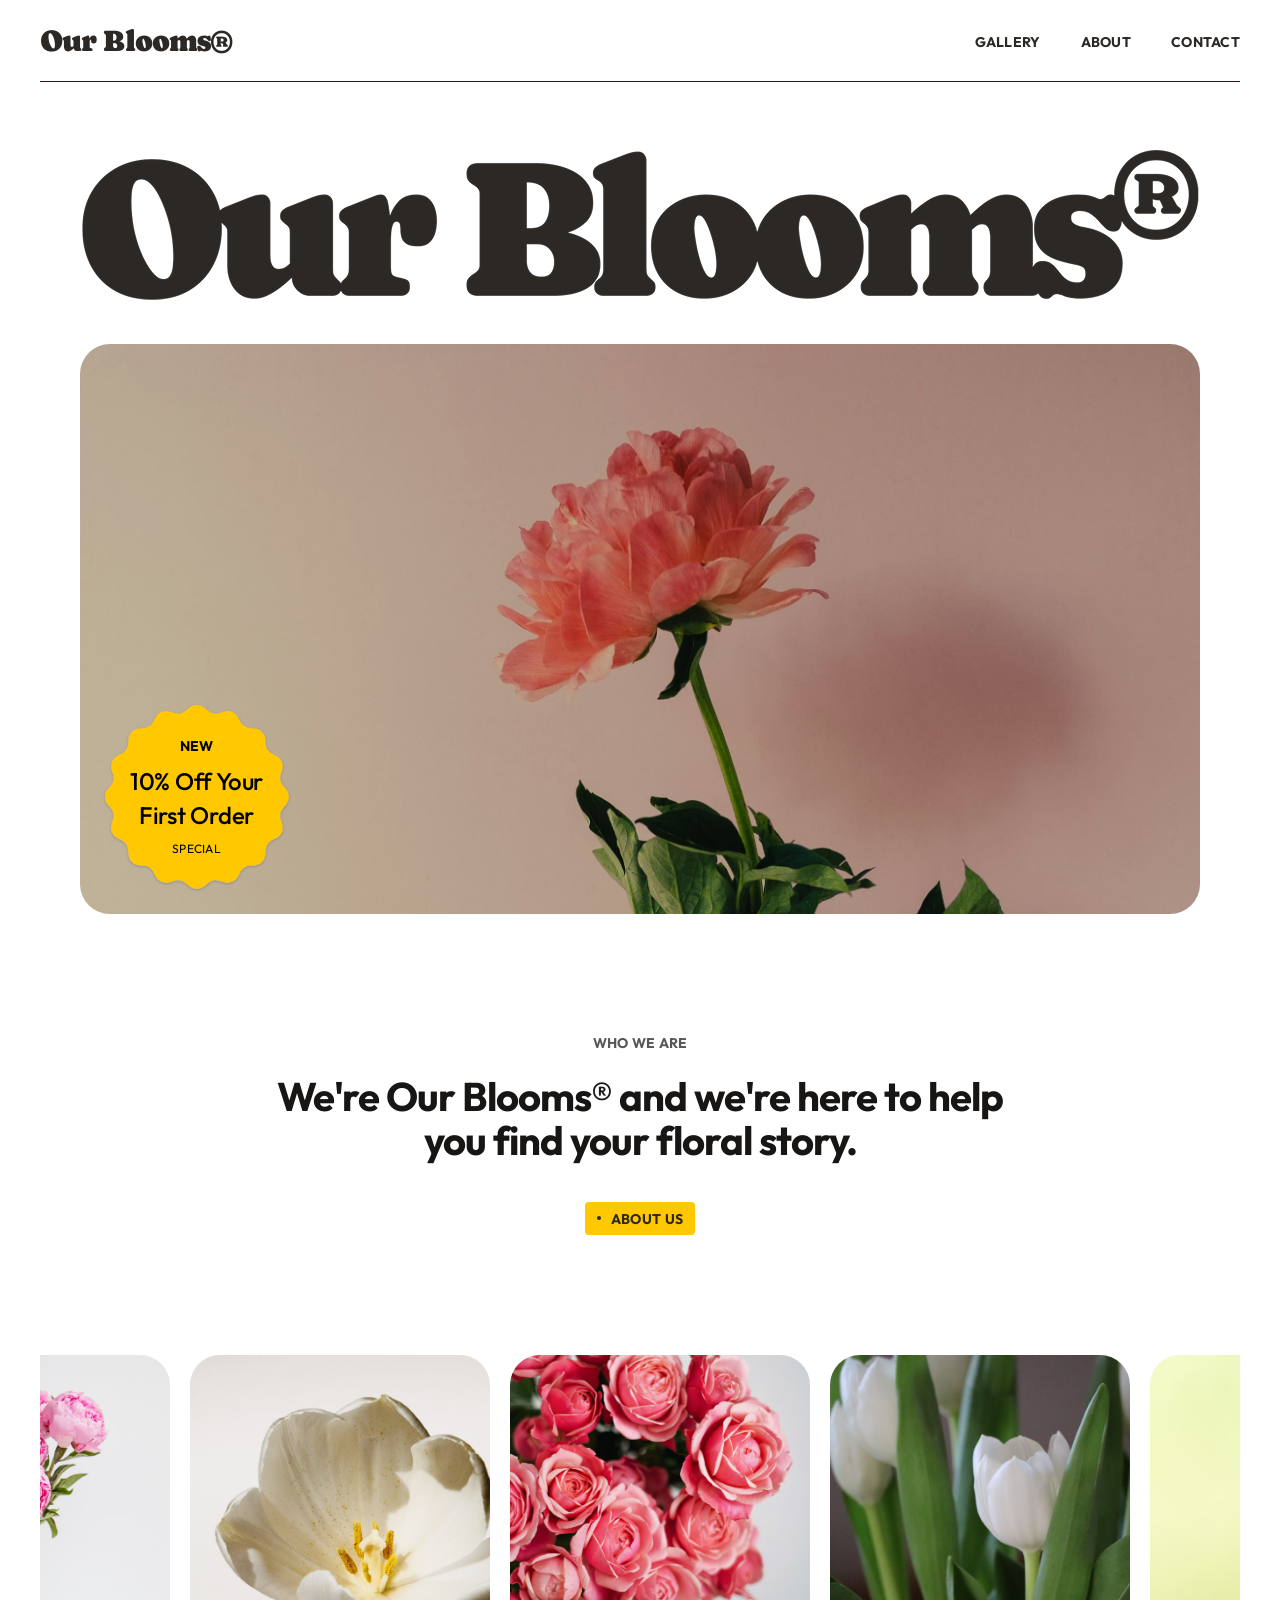
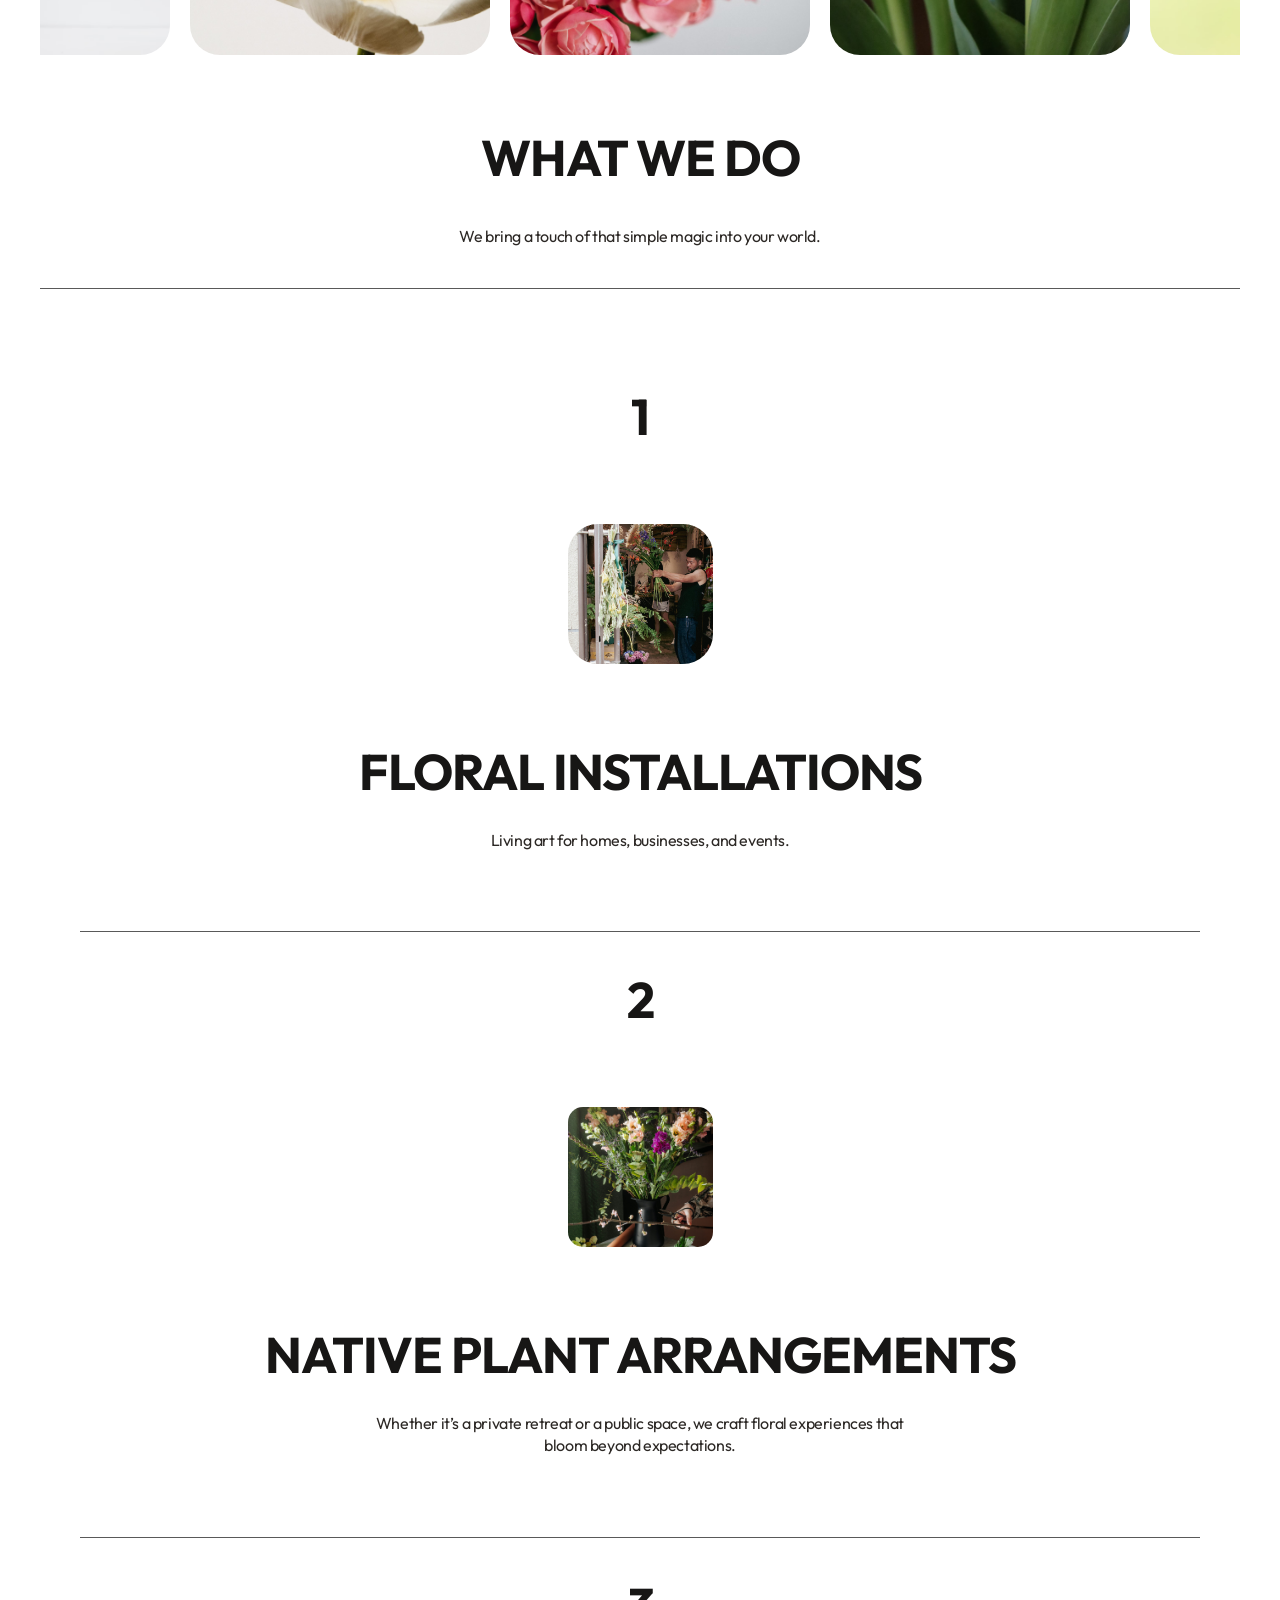
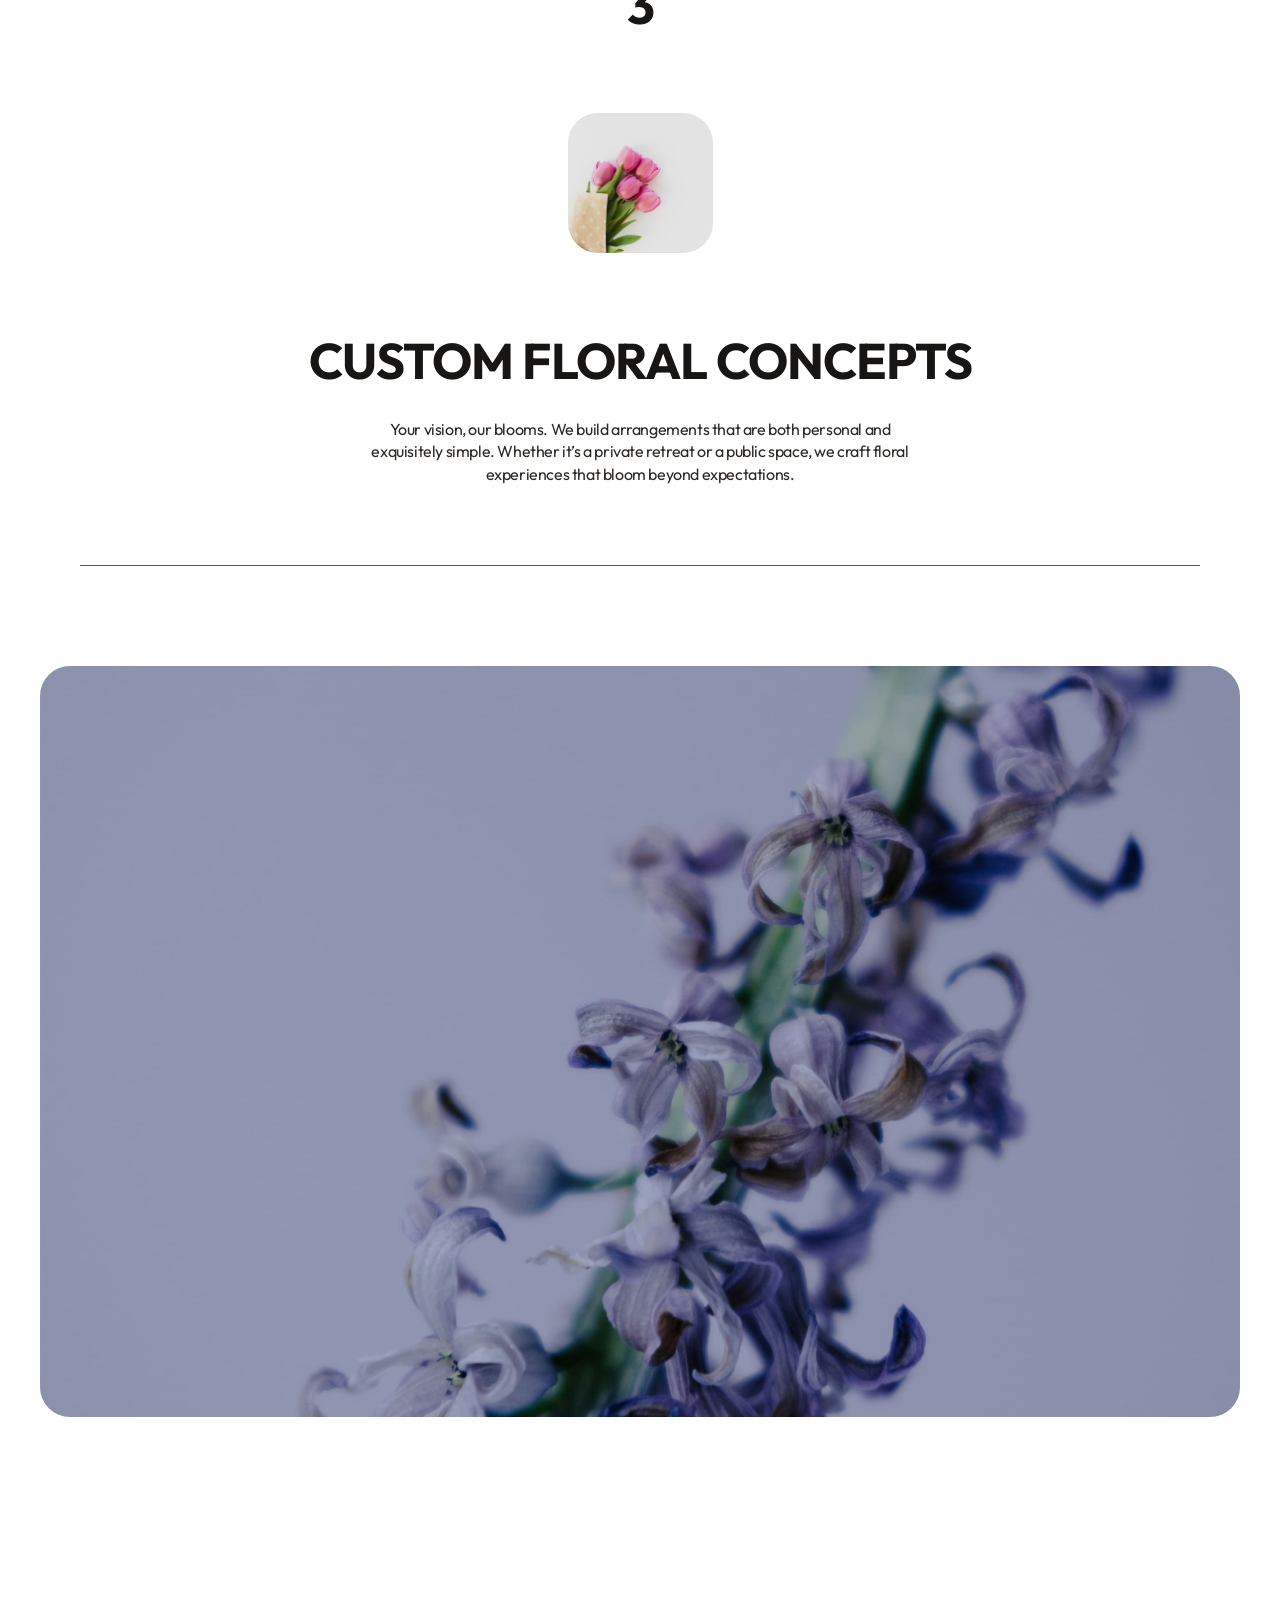
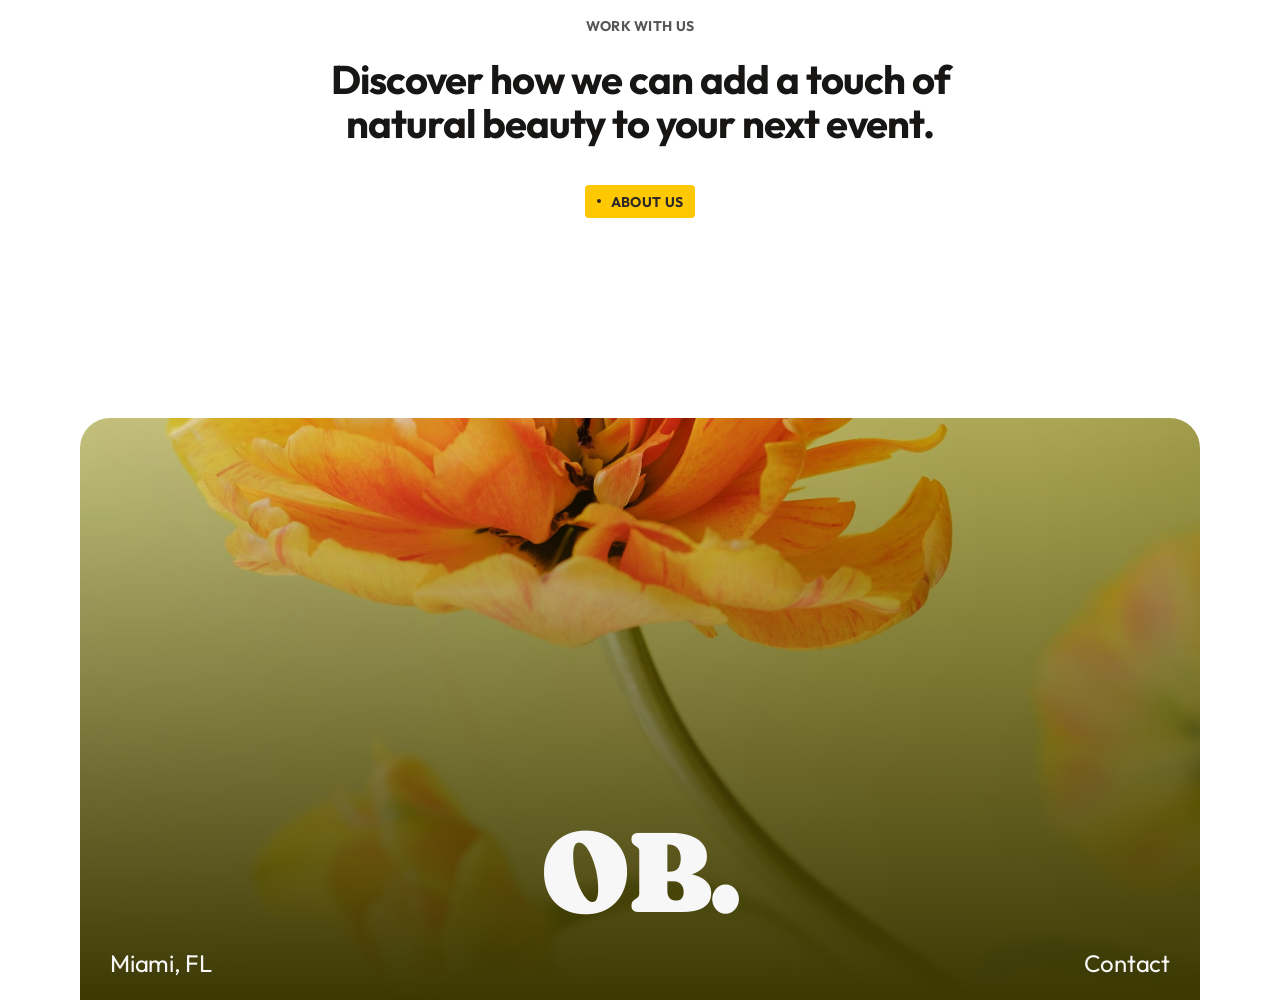
==== index.html @ 4a9238bd "Add footer styles and update markup" ====
<!DOCTYPE html>
<html lang="en">

<head>
	<meta charset="UTF-8">
	<meta name="viewport" content="width=device-width, initial-scale=1.0">
	<title>Sweet Flower Shop</title>
	<link rel="stylesheet" href="css/fonts.css">
	<link rel="stylesheet" href="css/style.css">
</head>

<body>
	<header class="main-header">
		<div class="container">
			<a class="main-header__logo" href="index.html">Our Blooms®</a>
			<nav class="main-header__menu-nav">
				<ul class="main-header__list">
					<li><a class="main-header__link" href="#">Gallery</a></li>
					<li><a class="main-header__link" href="#">About</a></li>
					<li><a class="main-header__link" href="#">Contact</a></li>
				</ul>
			</nav>
		</div>
	</header>
	<main class="main">
		<section class="hero">
			<div class="container">
				<div class="inner">
					<h1 class="hero__title">
						<img class="hero__title-image" src="img/hero-title.png" alt="Our Blooms">
					</h1>
					<div class="hero__background">
						<div class="hero__sticker">
							<div class="hero__sticker-content">
								<p class="hero__sticker-label">New</p>
								<p class="hero__sticker-text">10% Off Your First Order</p>
								<p class="hero__sticker-note">Special</p>
							</div>
						</div>
					</div>
				</div>
			</div>
		</section>
		<section class="promo">
			<div class="container">
				<div class="promo__inner">
					<h2 class="promo__title">Who We Are</h2>
					<p class="promo__text">
						We're Our Blooms® and we're here to help you find your floral story.
					</p>
					<a class="button" href="about.html">
						About us
					</a>
				</div>
			</div>
		</section>
		<section class="showcase" aria-labelledby="showcase-title">
			<div class="container">
				<h2 id="showcase-title" class="visually-hidden">
					Our compositions
				</h2>
				<ul class="showcase__list">
					<li class="showcase__item">
						<img class="showcase__image" src="img/compositions/composition-01.jpg" alt="Floral arrangement">
					</li>
					<li class="showcase__item">
						<img class="showcase__image" src="img/compositions/composition-02.jpg" alt="Floral arrangement">
					</li>
					<li class="showcase__item">
						<img class="showcase__image" src="img/compositions/composition-03.jpg" alt="Floral arrangement">
					</li>
					<li class="showcase__item">
						<img class="showcase__image" src="img/compositions/composition-04.jpg" alt="Floral arrangement">
					</li>
					<li class="showcase__item">
						<img class="showcase__image" src="img/compositions/composition-05.jpg" alt="Floral arrangement">
					</li>
				</ul>
			</div>
		</section>
		<section class="services">
			<div class="container">
				<header class="services__heading">
					<h2 class="section-title services__title">What We Do</h2>
					<p class="services__description">We bring a touch of that simple magic into your world.</p>
				</header>
				<ul class="services__list">
					<li class="services__item">
						<div class="services__item-content">
							<h3 class="section-title services__item-title">Floral installations</h3>
							<p class="services__item-description">Living art for homes, businesses, and events.</p>
						</div>
						<img class="services__item-image" src="img/services/flower-installations-01.jpg"
							alt="floral installation with mixed flowers">
					</li>
					<li class="services__item">
						<div class="services__item-content">
							<h3 class="section-title services__item-title">Native plant arrangements</h3>
							<p class="services__item-description">Whether it’s a private retreat or a public space, we
								craft
								floral
								experiences that bloom beyond expectations.</p>
						</div>
						<img class="services__item-image services__item-image--small-radius"
							src="img/services/native-plant-arrangements.jpg"
							alt="native plant arrangement with greenery">
					</li>
					<li class="services__item">
						<div class="services__item-content">
							<h3 class="section-title services__item-title">Custom floral concepts</h3>
							<p class="services__item-description">Your vision, our blooms. We build arrangements that
								are
								both
								personal and exquisitely simple. Whether it’s a private retreat or a public space, we
								craft
								floral experiences that bloom beyond expectations.</p>
						</div>
						<div class="services__item-media services__item-media--overlay">
							<img class="services__item-image" src="img/compositions/composition-06.jpg"
								alt="custom floral concept, single bloom on neutral background">
						</div>
					</li>
				</ul>
			</div>
		</section>
		<div class="visual-divider">
			<div class="container">
				<div class="visual-divider__image"></div>
			</div>
		</div>
		<section class="promo promo--spacious">
			<div class="container">
				<div class="promo__inner">
					<h2 class="promo__title">Work with us</h2>
					<p class="promo__text">
						Discover how we can add a touch of natural beauty to your next event.
					</p>
					<a class="button" href="about.html">
						About us
					</a>
				</div>
			</div>
		</section>
	</main>
	<footer class="main-footer">
		<div class="container">
			<div class="inner">
				<div class="main-footer__background">
					<div class="main-footer__content">
						<a class="main-footer__logo" href="index.html">OB.</a>
						<div class="main-footer__info">
							<p class="main-footer__location">Miami, FL</p>
							<a class="main-footer__contact" href="https://www.figma.com/sites/"
								target="_blank">Contact</a>
						</div>
					</div>
				</div>
			</div>
		</div>
	</footer>
</body>

</html>
---- css/fonts.css ----
﻿@font-face {
	font-family: "Caprasimo";
	src: url("../fonts/caprasimo/caprasimo-regular.woff2") format("woff2");
	font-weight: 400;
	font-style: normal;
	font-display: swap;
}

@font-face {
	font-family: "Hanuman";
	src: url("../fonts/hanuman/hanuman-regular.woff2") format("woff2");
	font-weight: 400;
	font-style: normal;
	font-display: swap;
}

@font-face {
	font-family: "Outfit";
	src: url("../fonts/outfit/outfit-regular.woff2") format("woff2");
	font-weight: 400;
	font-style: normal;
	font-display: swap;
}

@font-face {
	font-family: "Outfit";
	src: url("../fonts/outfit/outfit-medium.woff2") format("woff2");
	font-weight: 500;
	font-style: normal;
	font-display: swap;
}

@font-face {
	font-family: "Outfit";
	src: url("../fonts/outfit/outfit-bold.woff2") format("woff2");
	font-weight: 700;
	font-style: normal;
	font-display: swap;
}
---- css/style.css ----
/* Clobal styles */
*,
*::before,
*::after {
box-sizing: border-box;
}
/* Base styles */
html {
	scroll-behavior: smooth;
}
body {
	font-family: "Outfit", sans-serif;
	font-weight: 400;
	color: #2c2825;
	font-size: 16px;
	line-height: 1.4;
	letter-spacing: -0.025em;
	background-color: #fff;
	margin: 0;
}
a {
	color: #2c2825;
	text-decoration: none;
	cursor: pointer;
	transition: opacity 0.3s;
}
a:hover {
	opacity: 0.8;
}
img {
	max-width: 100%;
	display: block;
}
ul {
	padding: 0;
	margin: 0;
	list-style: none;
}
/* Accessibility / Utilities */
.visually-hidden {
	position: absolute;
	width: 1px;
	height: 1px;
	padding: 0;
	margin: -1px;
	overflow: hidden;
	clip-path: inset(50%);
	white-space: nowrap;
	border: 0;
  }
 /* Layout */
 .container {
	max-width: 1280px;
	margin: 0 auto;
	padding-inline: 40px;
}
.inner {
	padding-inline: 40px;
}
/* Reusable components */
.button {
	display: inline-flex;
	gap: 10px;
	padding: 8px 12px 6px;
	background-color: #ffc800;
	border-radius: 4px;
	font-weight: 700;
	font-size: 14px;
	letter-spacing: 0.02em;
	text-transform: uppercase;
}
.button::before {
	display: inline-block;
	margin-top: 6.5px;
	content: "";
	width: 4px;
	height: 4px;
	background-color: #2C2825;
	border-radius: 50%;
}
/* Header */
.main-header {
	width: 100%;
	position: fixed;
	top: 0;
	z-index: 10;
	background-color: #fff;
}
.main-header .container {
	position: relative;
	display: flex;
	justify-content: space-between;
	align-items: center;
	padding-block: 27px;
}
.main-header .container::after {
	position: absolute;
	bottom: 0;
	content: "";
	background-color: #2b1313;
	width: calc(100% - 80px);
	height: 1px;
}
.main-header__logo {
	font-family: "Caprasimo", serif;
	font-weight: 400;
	font-size: 30px;
	line-height: 0.92;
	letter-spacing: -0.03em;
}
.main-header__list {
	display: flex;
	gap: 40px;
}
.main-header__link {
	font-weight: 700;
	font-size: 14px;
	letter-spacing: 0.02em;
	text-transform: uppercase;
}
/* Hero */
.hero {
	margin-top: 150px;
}
.hero__container {
	margin-bottom: 120px;
}
.hero__title {
	margin-block: 0 44px;
}
.hero__background {
	position: relative;
	width: 100%;
	height: 570px;
	background-image: url(../img/decor/floral-accent-01.jpg);
	background-size: cover;
	background-position: center 29%;
	background-repeat: no-repeat;
	border-radius: 30px;
	transition: background-position 0.4s ease;
}
.hero__sticker {
	display: flex;
	justify-content: center;
	width: 188px;
	height: 188px;
	background-image: url(../img/decor/sticker-badge.svg);
	background-repeat: no-repeat;
	background-size: cover;
	position: absolute;
	left: 22.5px;
	bottom: 22.5px;
}
.hero__sticker-content {
	display: flex;
	flex-direction: column;
	justify-content: center;
	gap: 9px;
	text-align: center;
}
.hero__sticker-content p {
	max-width: 140px;
	color: #000000;
	margin: 0;
}
.hero__sticker-label {
	font-weight: 700;
	font-size: 14px;
	letter-spacing: 0.02em;
	text-transform: uppercase;
}
.hero__sticker-text {
	font-weight: 500;
	font-size: 24px;
	letter-spacing: -0.01em;
}
.hero__sticker-note {
	font-size: 12px;
	letter-spacing: 0.02em;
	text-transform: uppercase;
}
/* Promo */
.promo {
	padding-block: 120px;
}
.promo--spacious {
	padding-block: 200px;
}
.promo__inner {
	max-width: 740px;
	margin: 0 auto;
	text-align: center;
}
.promo__title {
	font-weight: 700;
	font-size: 14px;
	letter-spacing: 0.02em;
	text-transform: uppercase;
	color: #575757;
	margin-block: 0 20px;
}
.promo__text {
	font-weight: 700;
	font-size: 40px;
	line-height: 1.1;
	letter-spacing: -0.025em;
	color: #171615;	
	margin-block: 0 40px;
}
/* Showcase */
.showcase__list {
	display: flex;
	gap: 20px;
	justify-content: center;
	padding: 0px 0px 75px 40px;
	overflow-x: scroll;
}
.showcase__item {
	width: 300px;
	height: 300px;
	border-radius: 30px;
	overflow: hidden;
	flex-shrink: 0; 
}
.showcase__image {
	width: 100%;
	height: 100%;
	object-fit: cover;
}
/* Services */
.services__heading {
	text-align: center;
	padding-bottom: 20px;
	border-bottom: 1px solid #595959;
}
.section-title {
	font-weight: 700;
	font-size: 50px;
	line-height: 1.1;
	letter-spacing: -0.02em;
	text-transform: uppercase;
	color: #171615;
}
.services__title {
	margin-block: 0 40px;
}
.services__description {
	margin-block: 0 20px;
}
.services__list {
	display: flex;
	flex-direction: column;
	gap: 40px;
	padding: 100px 40px;
	align-items: center;
	counter-reset: my-counter;
}
.services__item {
	display: flex;
	flex-direction: column;
	gap: 80px;
	width: 100%;
	align-items: center;
	text-align: center;
	padding-block: 0 80px;
	border-bottom: 1px solid #595959;
}
.services__item::before {
	content: counter(my-counter);
	counter-increment: my-counter;
	font-weight: 700;
	font-size: 50px;
	line-height: 1.1;
	letter-spacing: -0.02em;
	color: #171615;
	order: -2;
}
.services__item-title {
	margin-block: 0 30px;
}
.services__item-description {
	max-width: 540px;
	margin: 0 auto;
}
.services__item-image {
	width: 145px;
	height: 140px;
	border-radius: 30px;
	object-fit: cover;
	order: -1;
}
.services__item-image--small-radius {
	border-radius: 15px;
}
.services__item-media  {
	position: relative;
	border-radius: 30px;
	overflow: hidden;
	order: -1;
}
.services__item-media--overlay::before {
	content: "";
	background-image: linear-gradient(0deg, rgba(0, 0, 0, 0.1), rgba(0, 0, 0, 0.1));
	position: absolute;
	top: 0;
	left: 0;
	width: 100%;
	height: 100%;
}  
/* Visual Divider */
.visual-divider__image {
	height: 751px;
	background-image: url(../img/decor/floral-accent-02.jpg);
	background-size: cover;
	background-position: center;
	background-repeat: no-repeat;
	border-radius: 30px;
}
/* Footer */
.main-footer {
	font-size: 24px;
	letter-spacing: -0.01em;
	color: #F7F7F7;
}
.main-footer a {
	color: inherit;
}
.main-footer__background {
	background-image: linear-gradient(180deg, rgba(0, 0, 0, 0) 0%, #3c3804 100%), url(../img/decor/floral-accent-03.jpg);
	height: 582px;
	background-position: center;
	background-size: cover;
	background-repeat: no-repeat;
	border-radius: 30px 30px 0px 0px;
	display: flex;
	flex-direction: column;
	justify-content: flex-end;
}
.main-footer__content {
	display: flex;
	flex-direction: column;
	gap: 20px;
	align-items: center;
	margin: 0 30px 20px;
}
.main-footer__logo {
font-family: 'Caprasimo';
font-size: 117px;
line-height: 0.92;
letter-spacing: -0.03em;
}
.main-footer__info {
	width: 100%;
	display: flex;
	justify-content: space-between;
	align-items: center;
}
.main-footer__location {
	margin: 0;
}
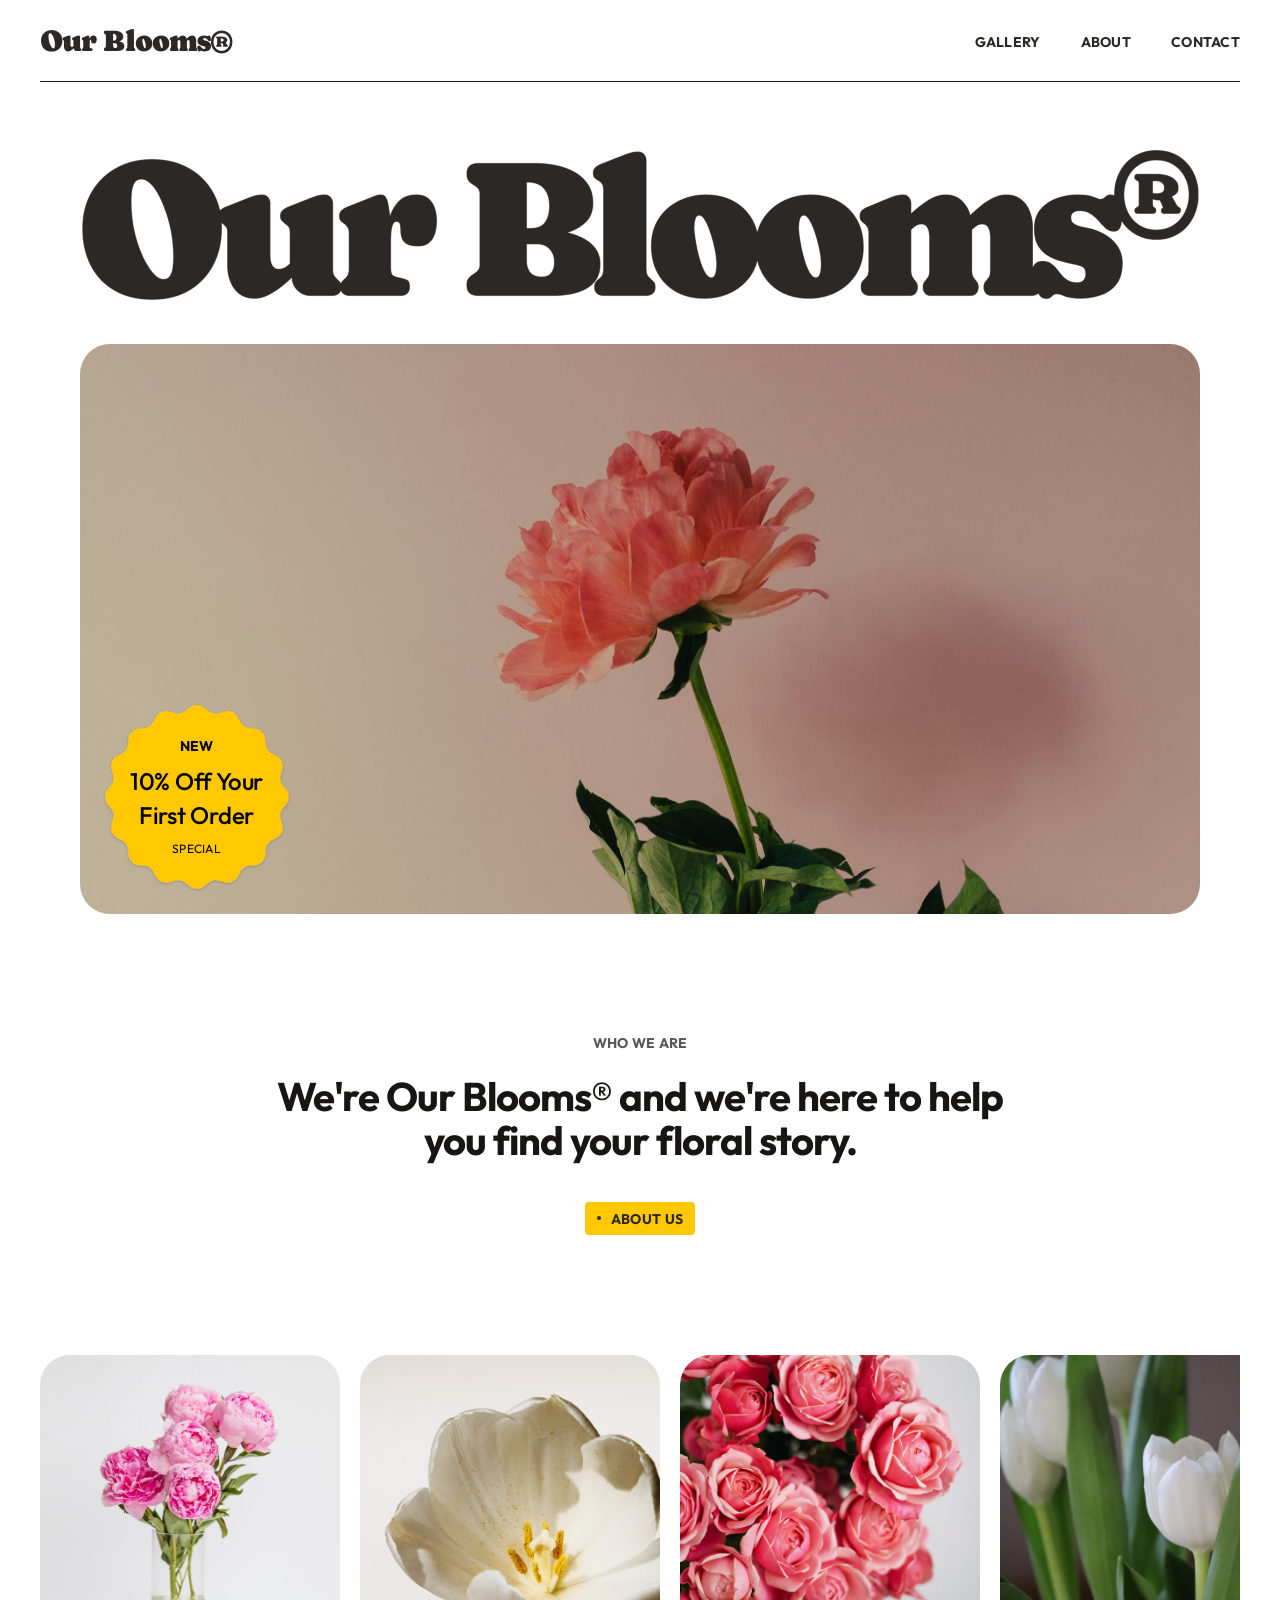
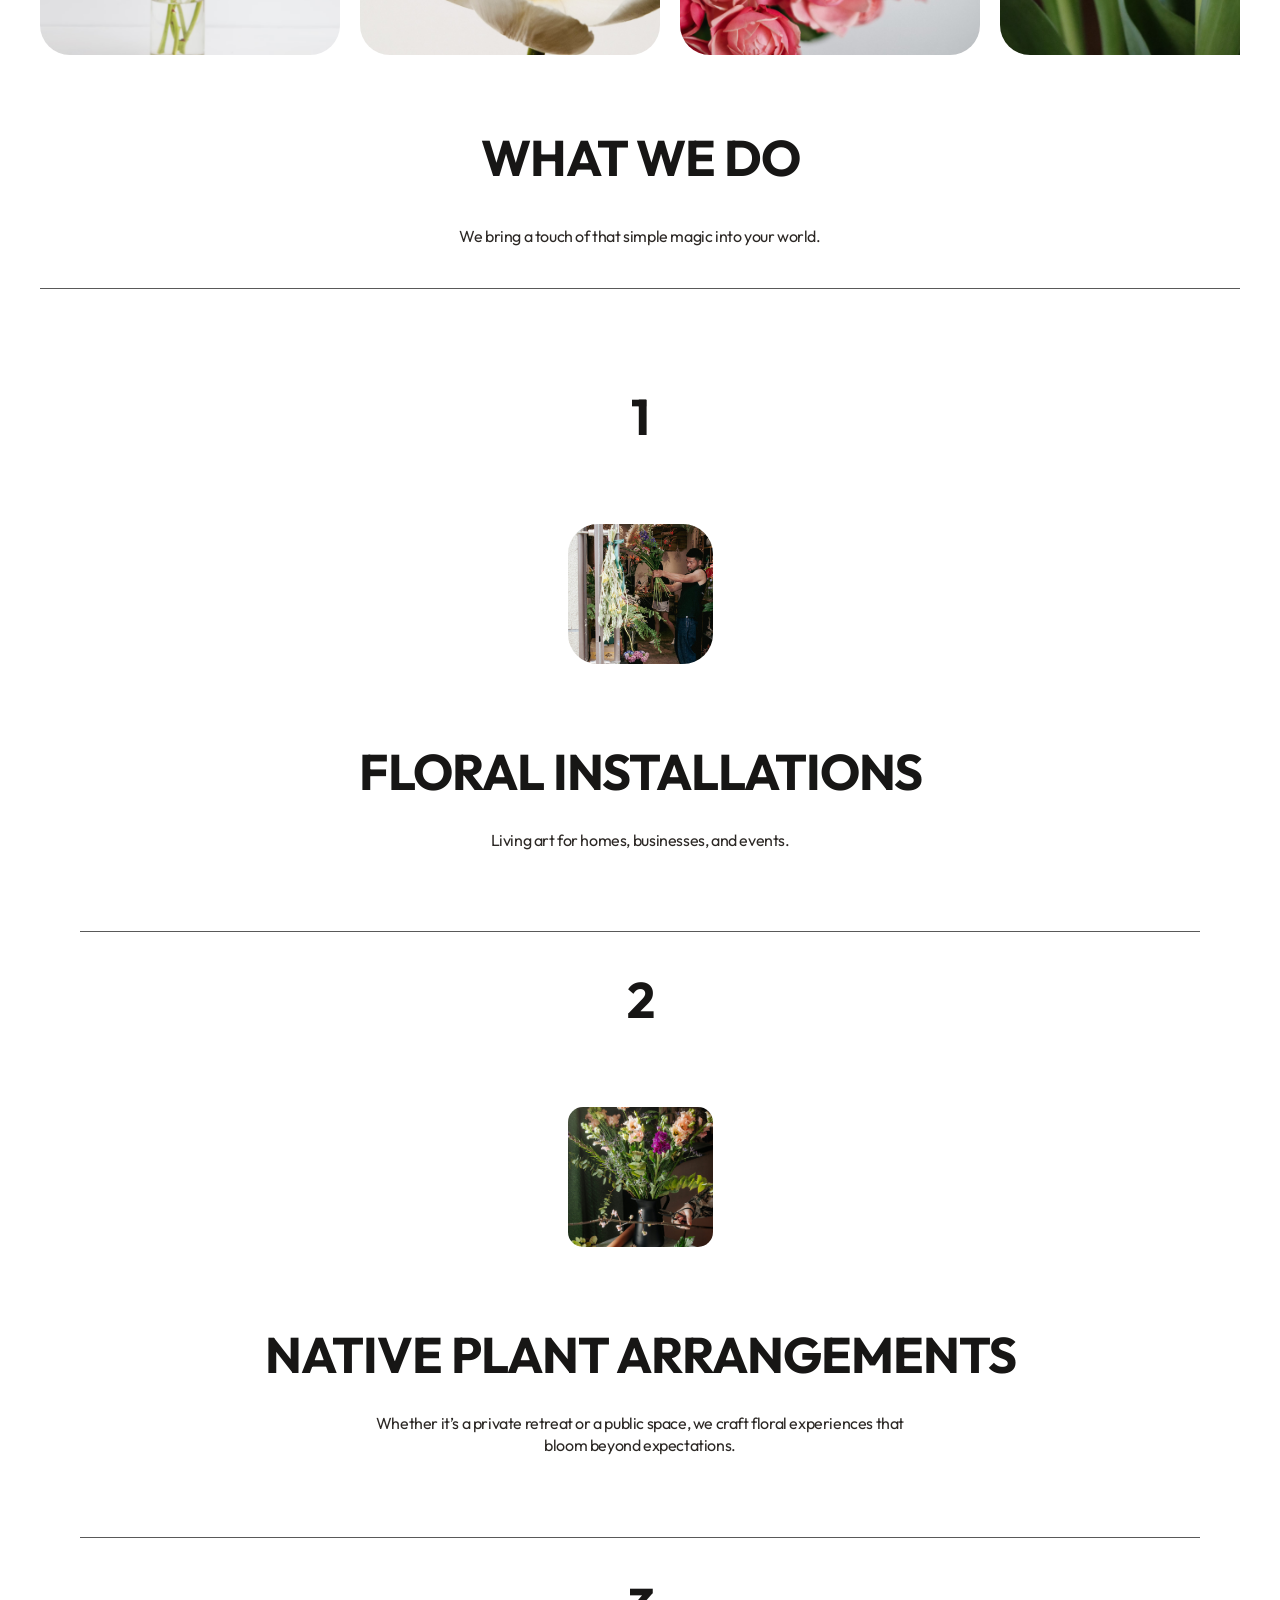
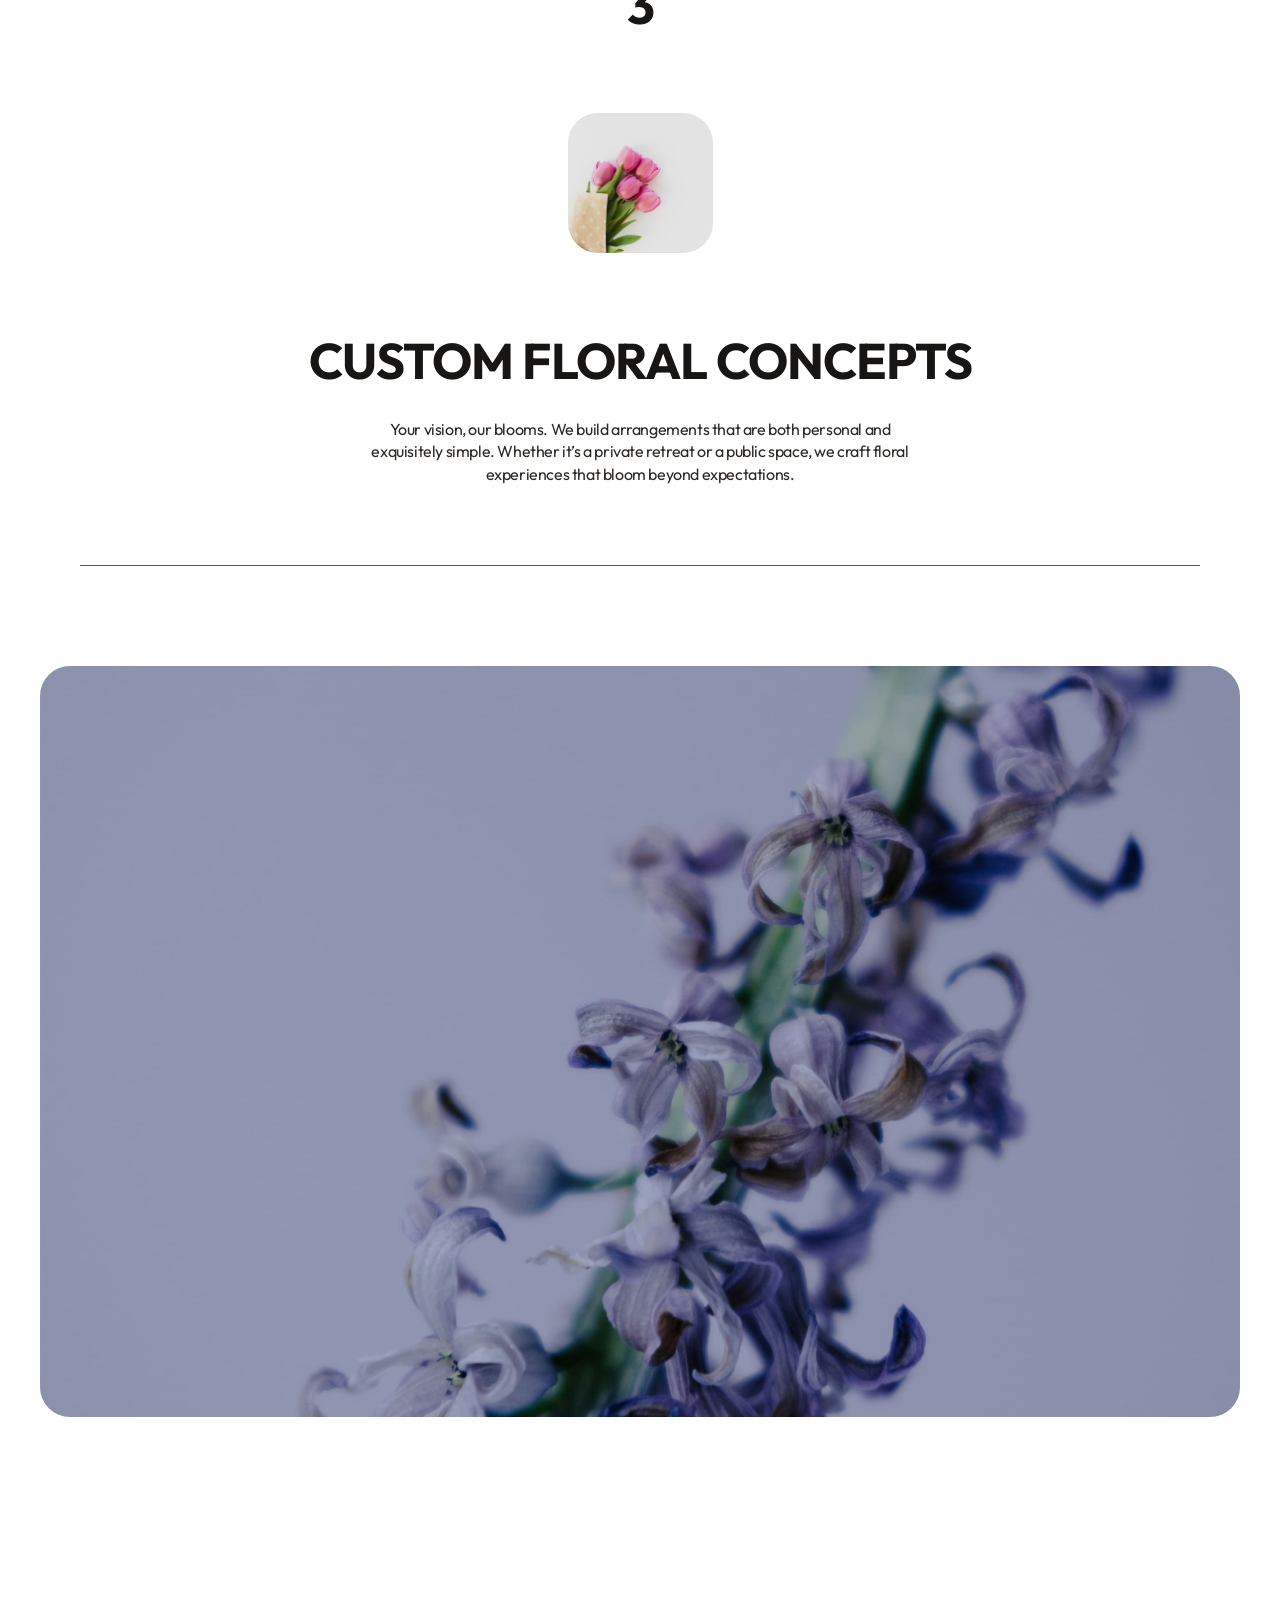
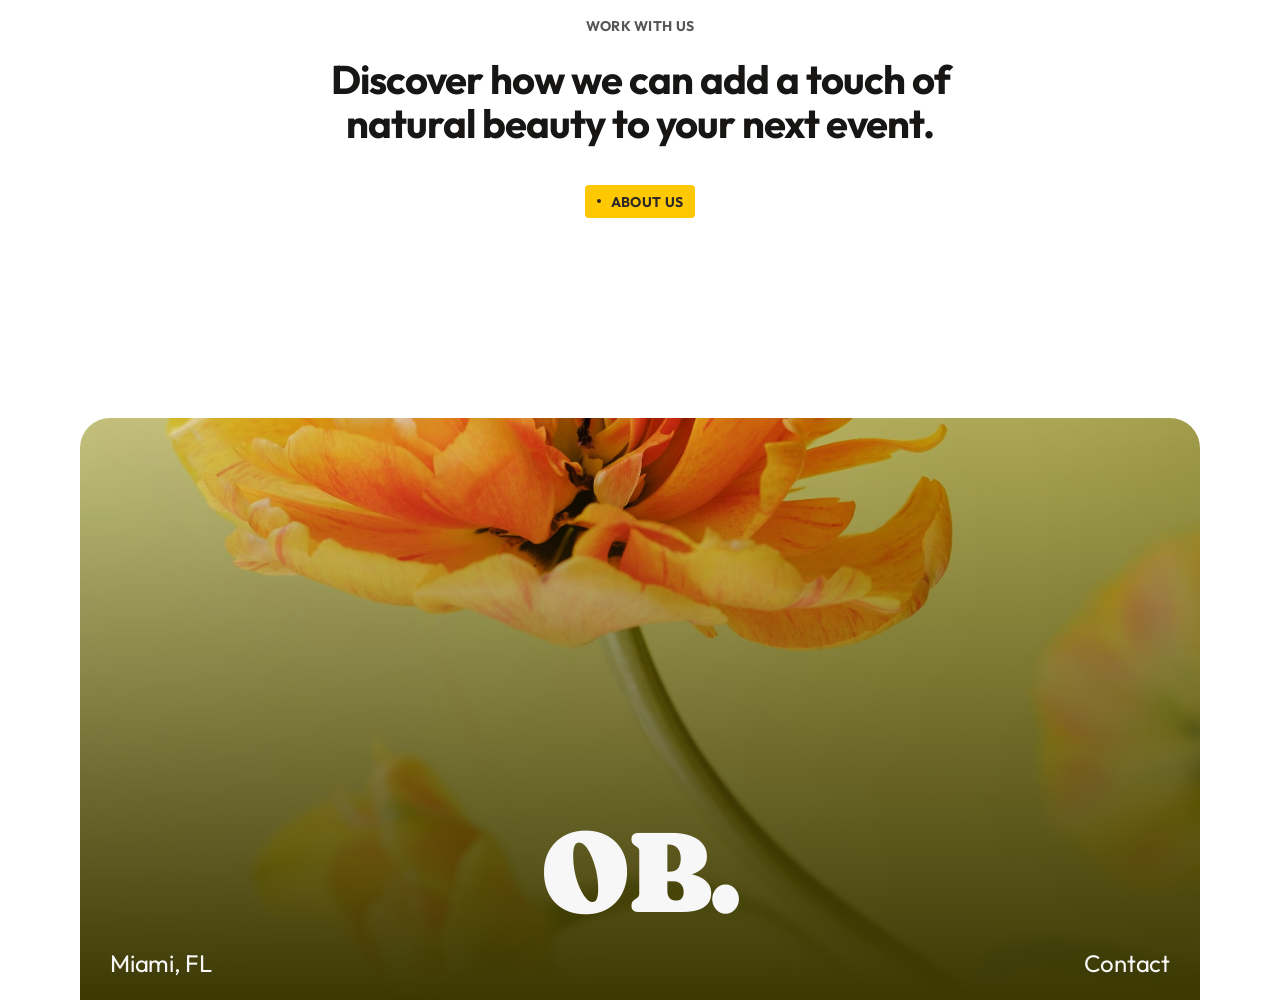
==== commit ef31cde3: "Refine layout and apply minor updates - Add navigation links to header (internal pages and mailto) -" ====
--- a/index.html
+++ b/index.html
@@ -15,14 +15,14 @@
 			<a class="main-header__logo" href="index.html">Our Blooms®</a>
 			<nav class="main-header__menu-nav">
 				<ul class="main-header__list">
-					<li><a class="main-header__link" href="#">Gallery</a></li>
-					<li><a class="main-header__link" href="#">About</a></li>
-					<li><a class="main-header__link" href="#">Contact</a></li>
+					<li><a class="main-header__link" href="gallery.html">Gallery</a></li>
+					<li><a class="main-header__link" href="about.html">About</a></li>
+					<li><a class="main-header__link" href="mailto:hello@figma.com">Contact</a></li>
 				</ul>
 			</nav>
 		</div>
 	</header>
-	<main class="main">
+	<main class=" main">
 		<section class="hero">
 			<div class="container">
 				<div class="inner">
@@ -82,21 +82,25 @@
 			<div class="container">
 				<header class="services__heading">
 					<h2 class="section-title services__title">What We Do</h2>
-					<p class="services__description">We bring a touch of that simple magic into your world.</p>
+					<p class="services__description">We bring a touch of that simple magic into your
+						world.</p>
 				</header>
 				<ul class="services__list">
 					<li class="services__item">
 						<div class="services__item-content">
 							<h3 class="section-title services__item-title">Floral installations</h3>
-							<p class="services__item-description">Living art for homes, businesses, and events.</p>
+							<p class="services__item-description">Living art for homes, businesses,
+								and events.</p>
 						</div>
 						<img class="services__item-image" src="img/services/flower-installations-01.jpg"
 							alt="floral installation with mixed flowers">
 					</li>
 					<li class="services__item">
 						<div class="services__item-content">
-							<h3 class="section-title services__item-title">Native plant arrangements</h3>
-							<p class="services__item-description">Whether it’s a private retreat or a public space, we
+							<h3 class="section-title services__item-title">Native plant arrangements
+							</h3>
+							<p class="services__item-description">Whether it’s a private retreat or
+								a public space, we
 								craft
 								floral
 								experiences that bloom beyond expectations.</p>
@@ -107,11 +111,14 @@
 					</li>
 					<li class="services__item">
 						<div class="services__item-content">
-							<h3 class="section-title services__item-title">Custom floral concepts</h3>
-							<p class="services__item-description">Your vision, our blooms. We build arrangements that
+							<h3 class="section-title services__item-title">Custom floral concepts
+							</h3>
+							<p class="services__item-description">Your vision, our blooms. We build
+								arrangements that
 								are
 								both
-								personal and exquisitely simple. Whether it’s a private retreat or a public space, we
+								personal and exquisitely simple. Whether it’s a private retreat or a
+								public space, we
 								craft
 								floral experiences that bloom beyond expectations.</p>
 						</div>
--- a/css/style.css
+++ b/css/style.css
@@ -137,7 +137,11 @@
 	background-position: center 29%;
 	background-repeat: no-repeat;
 	border-radius: 30px;
-	transition: background-position 0.4s ease;
+}
+@media (max-width: 800px) {
+	.hero__background {
+		background-position: center;
+	}
 }
 .hero__sticker {
 	display: flex;
@@ -208,12 +212,14 @@
 	margin-block: 0 40px;
 }
 /* Showcase */
+.showcase {
+	overflow: hidden;
+  }
 .showcase__list {
 	display: flex;
 	gap: 20px;
-	justify-content: center;
-	padding: 0px 0px 75px 40px;
-	overflow-x: scroll;
+	padding-bottom: 75px;
+	overflow-x: auto;
 }
 .showcase__item {
 	width: 300px;
@@ -344,10 +350,10 @@
 	margin: 0 30px 20px;
 }
 .main-footer__logo {
-font-family: 'Caprasimo';
-font-size: 117px;
-line-height: 0.92;
-letter-spacing: -0.03em;
+	font-family: "Caprasimo", serif;
+	font-size: 117px;
+	line-height: 0.92;
+	letter-spacing: -0.03em;
 }
 .main-footer__info {
 	width: 100%;
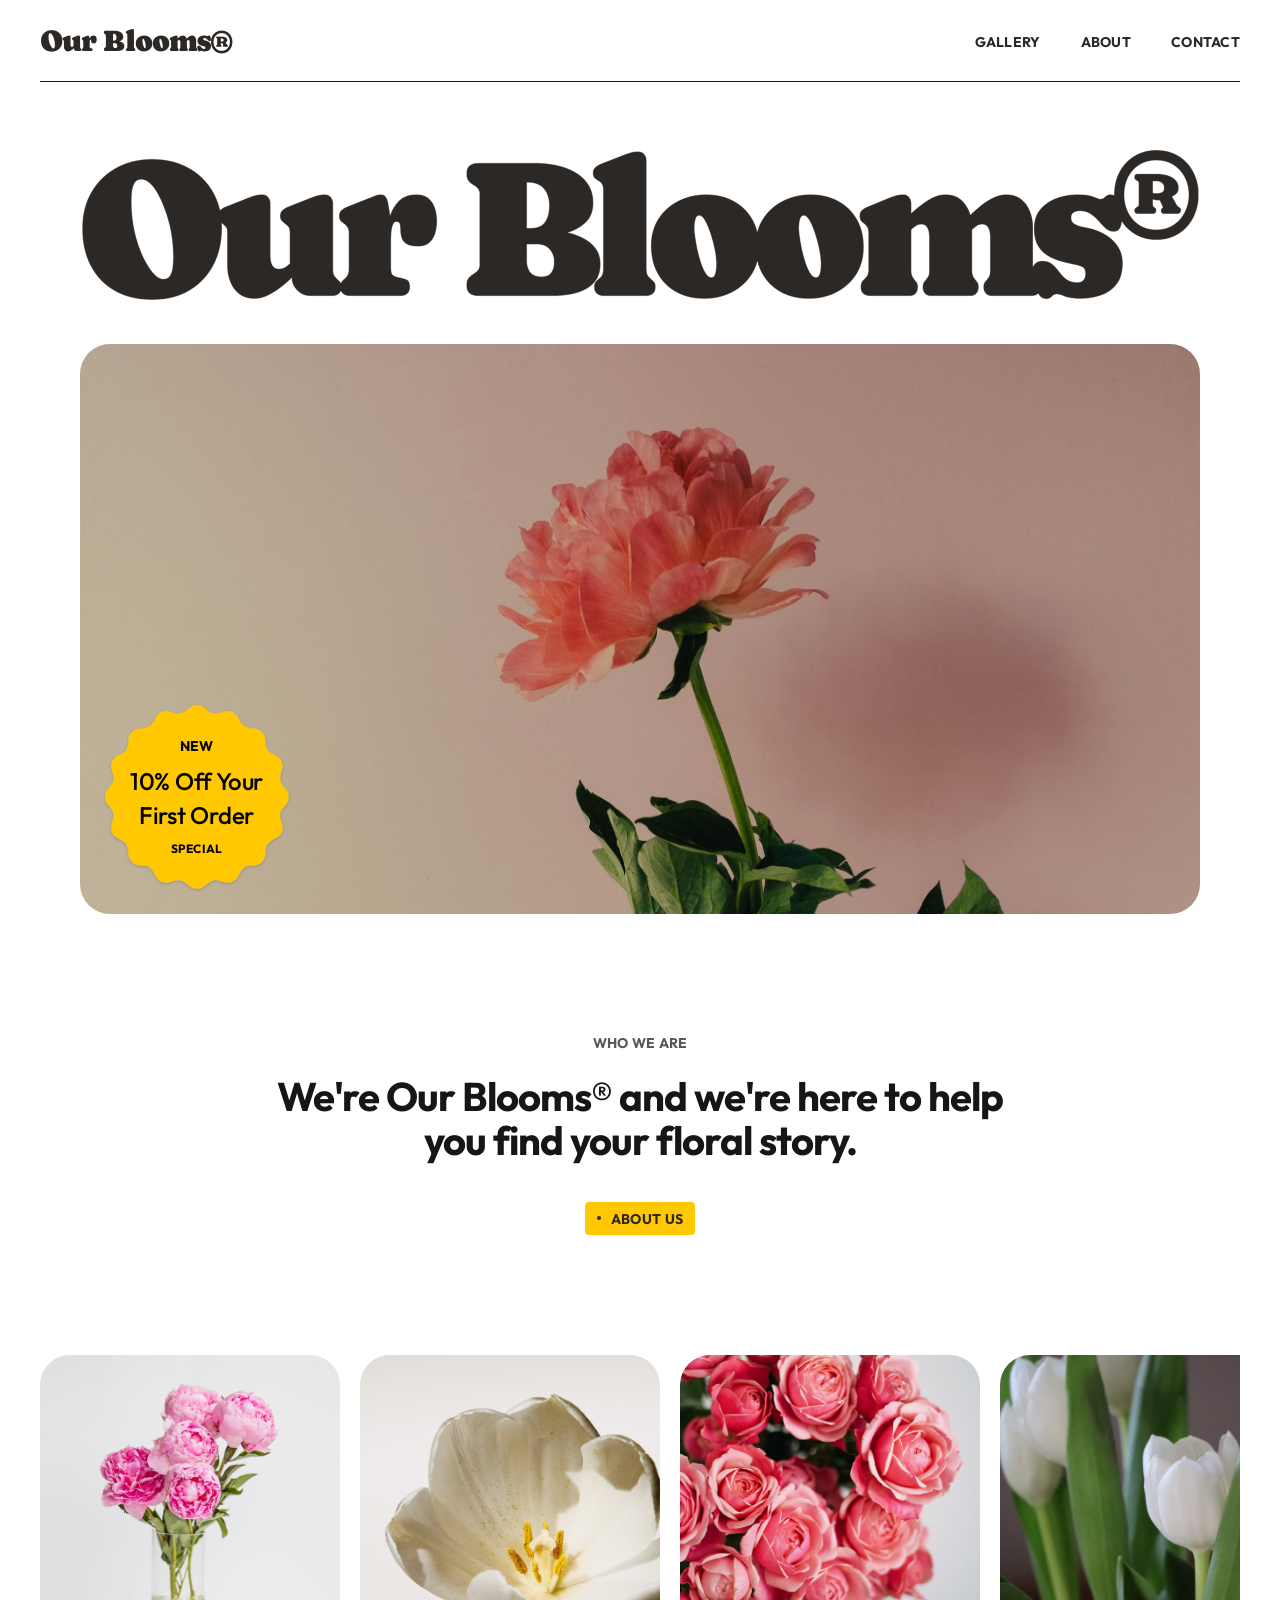
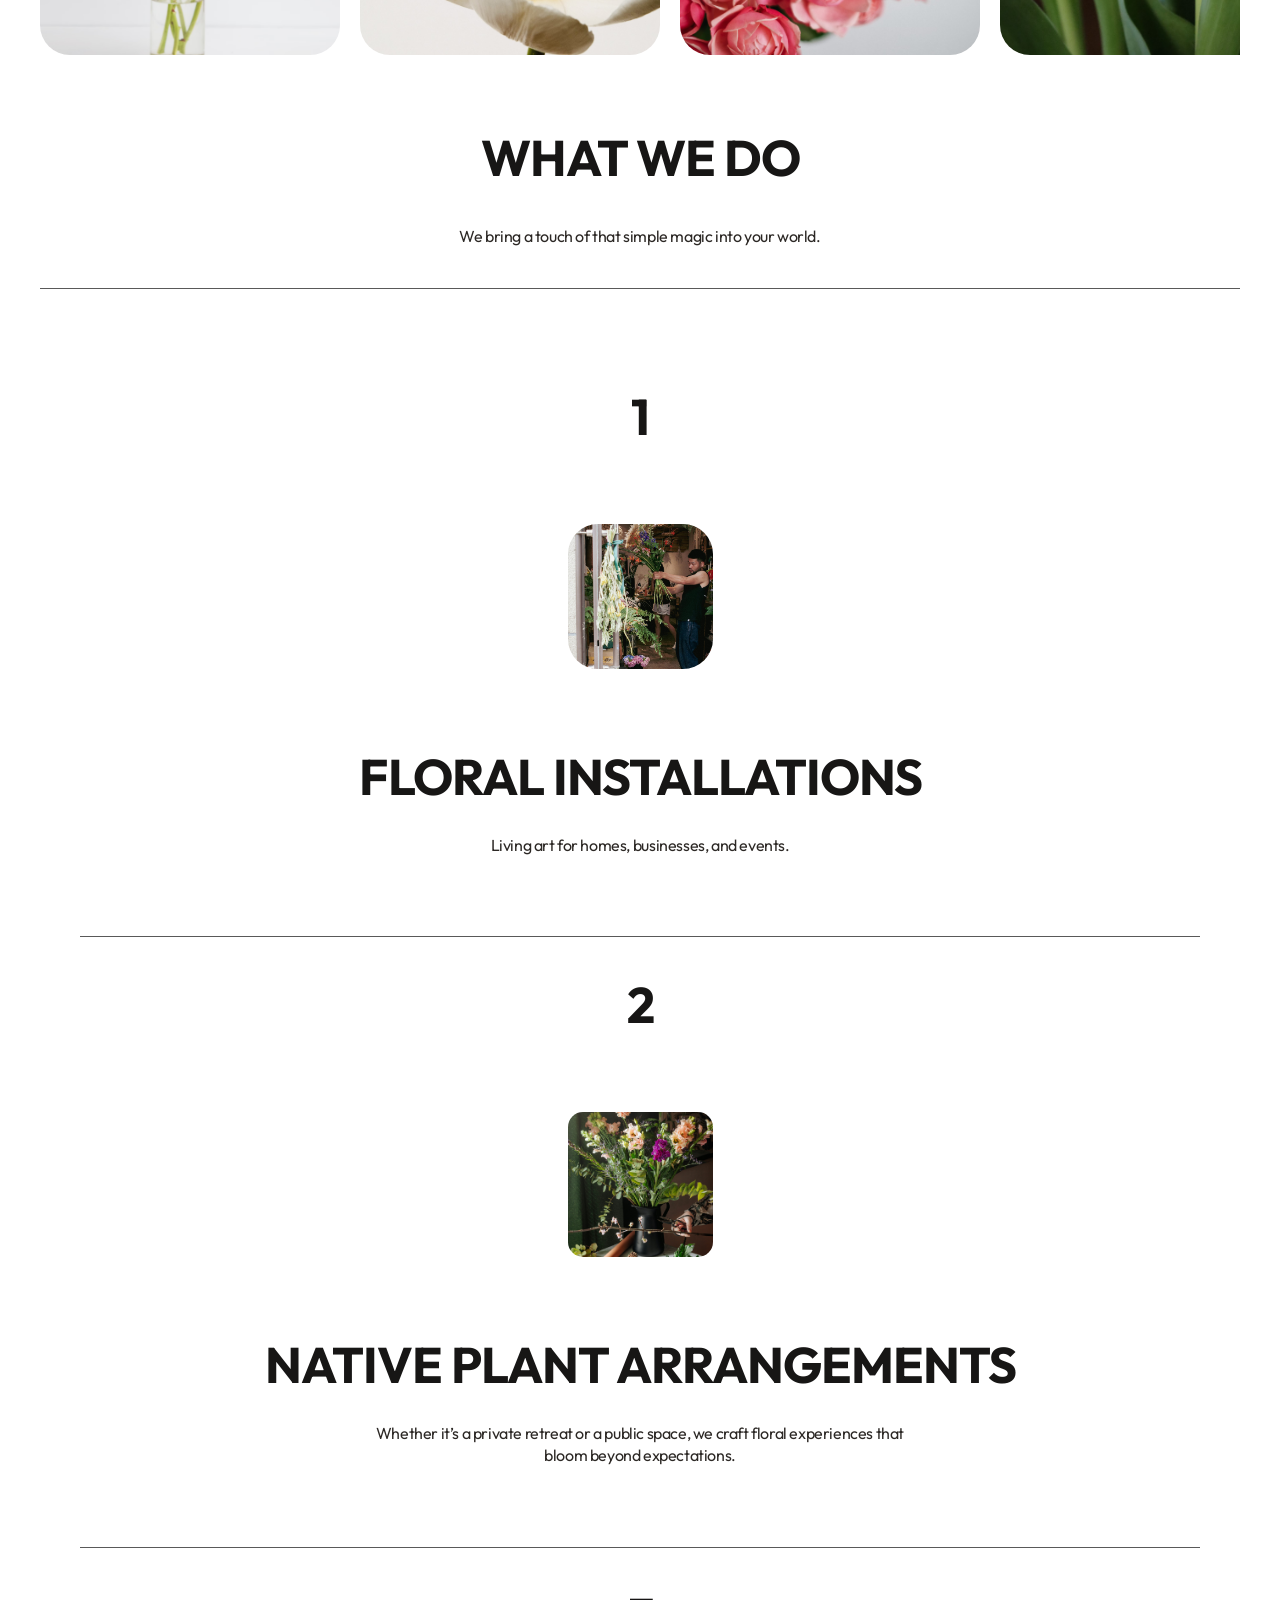
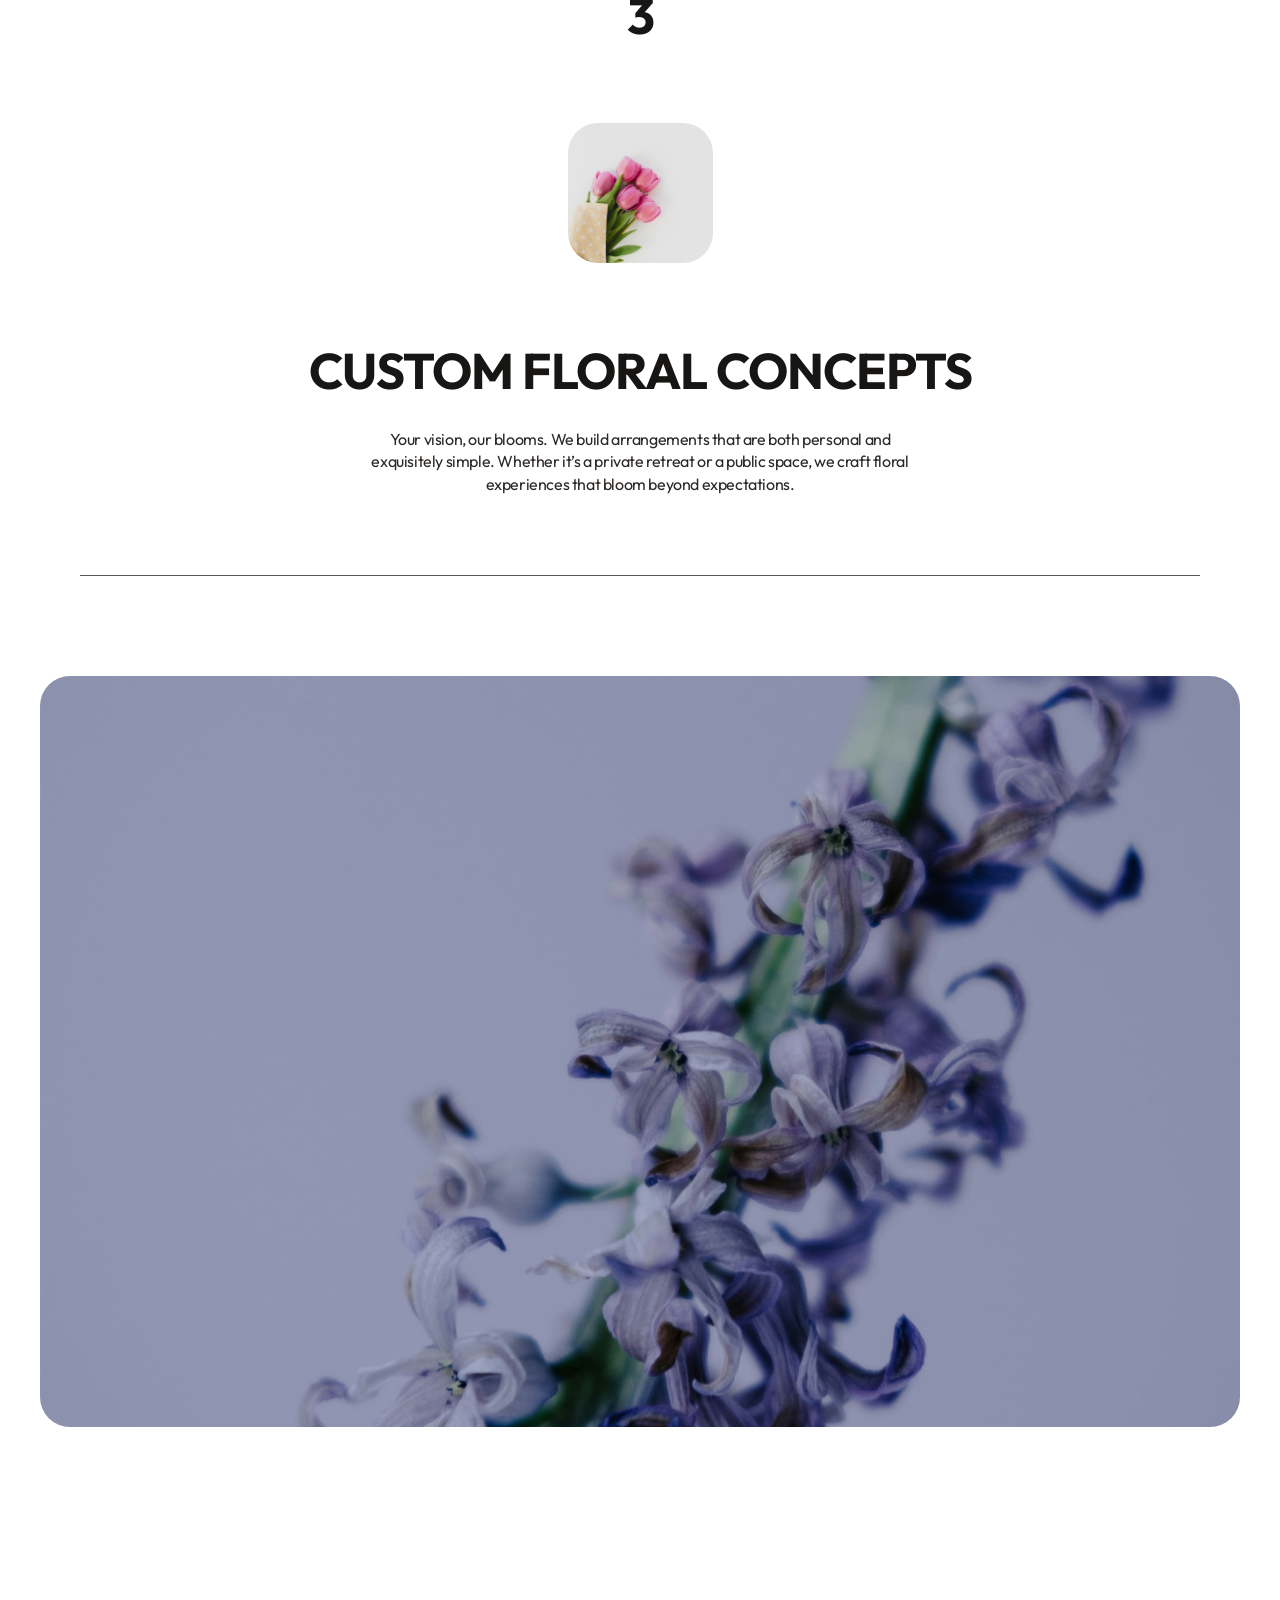
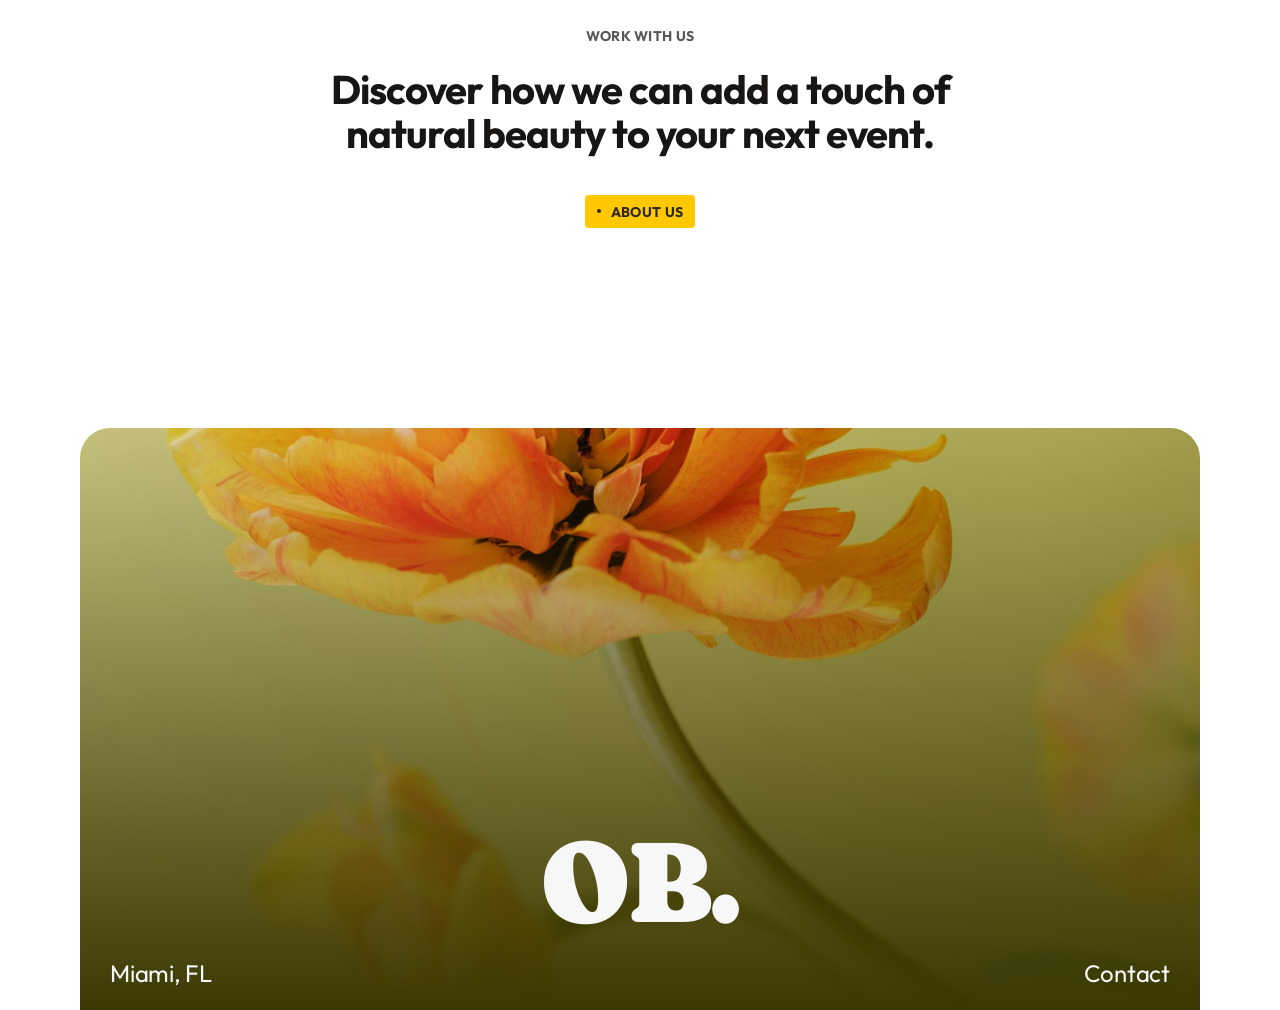
==== commit 963ba435: "Fix services item image dimensions - Set default size to 145x145 - Add short modifier for third item" ====
--- a/index.html
+++ b/index.html
@@ -123,7 +123,8 @@
 								floral experiences that bloom beyond expectations.</p>
 						</div>
 						<div class="services__item-media services__item-media--overlay">
-							<img class="services__item-image" src="img/compositions/composition-06.jpg"
+							<img class="services__item-image services__item-image--short"
+								src="img/compositions/composition-06.jpg"
 								alt="custom floral concept, single bloom on neutral background">
 						</div>
 					</li>
--- a/css/style.css
+++ b/css/style.css
@@ -179,6 +179,7 @@
 	letter-spacing: -0.01em;
 }
 .hero__sticker-note {
+	font-weight: 700;
 	font-size: 12px;
 	letter-spacing: 0.02em;
 	text-transform: uppercase;
@@ -290,10 +291,13 @@
 }
 .services__item-image {
 	width: 145px;
-	height: 140px;
+	height: 145px;
 	border-radius: 30px;
 	object-fit: cover;
 	order: -1;
+}
+.services__item-image--short {
+	height: 140px;
 }
 .services__item-image--small-radius {
 	border-radius: 15px;
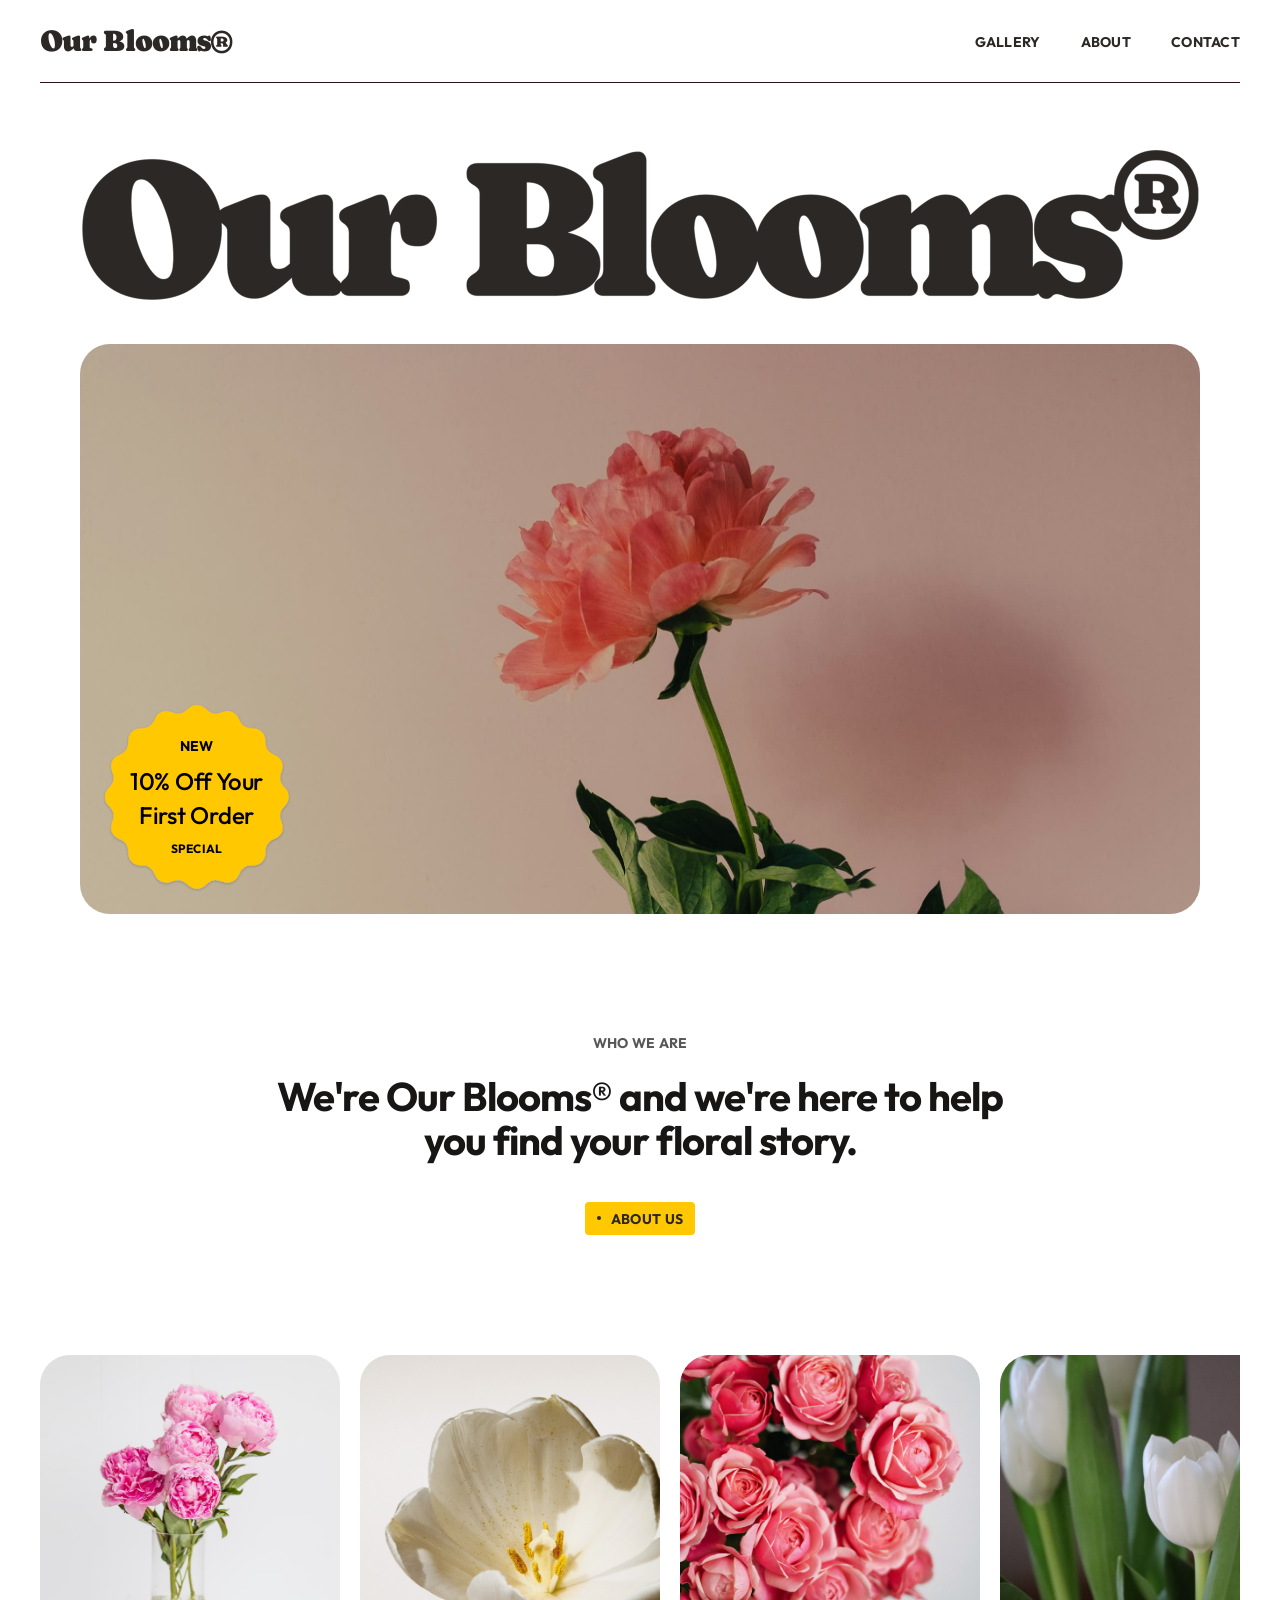
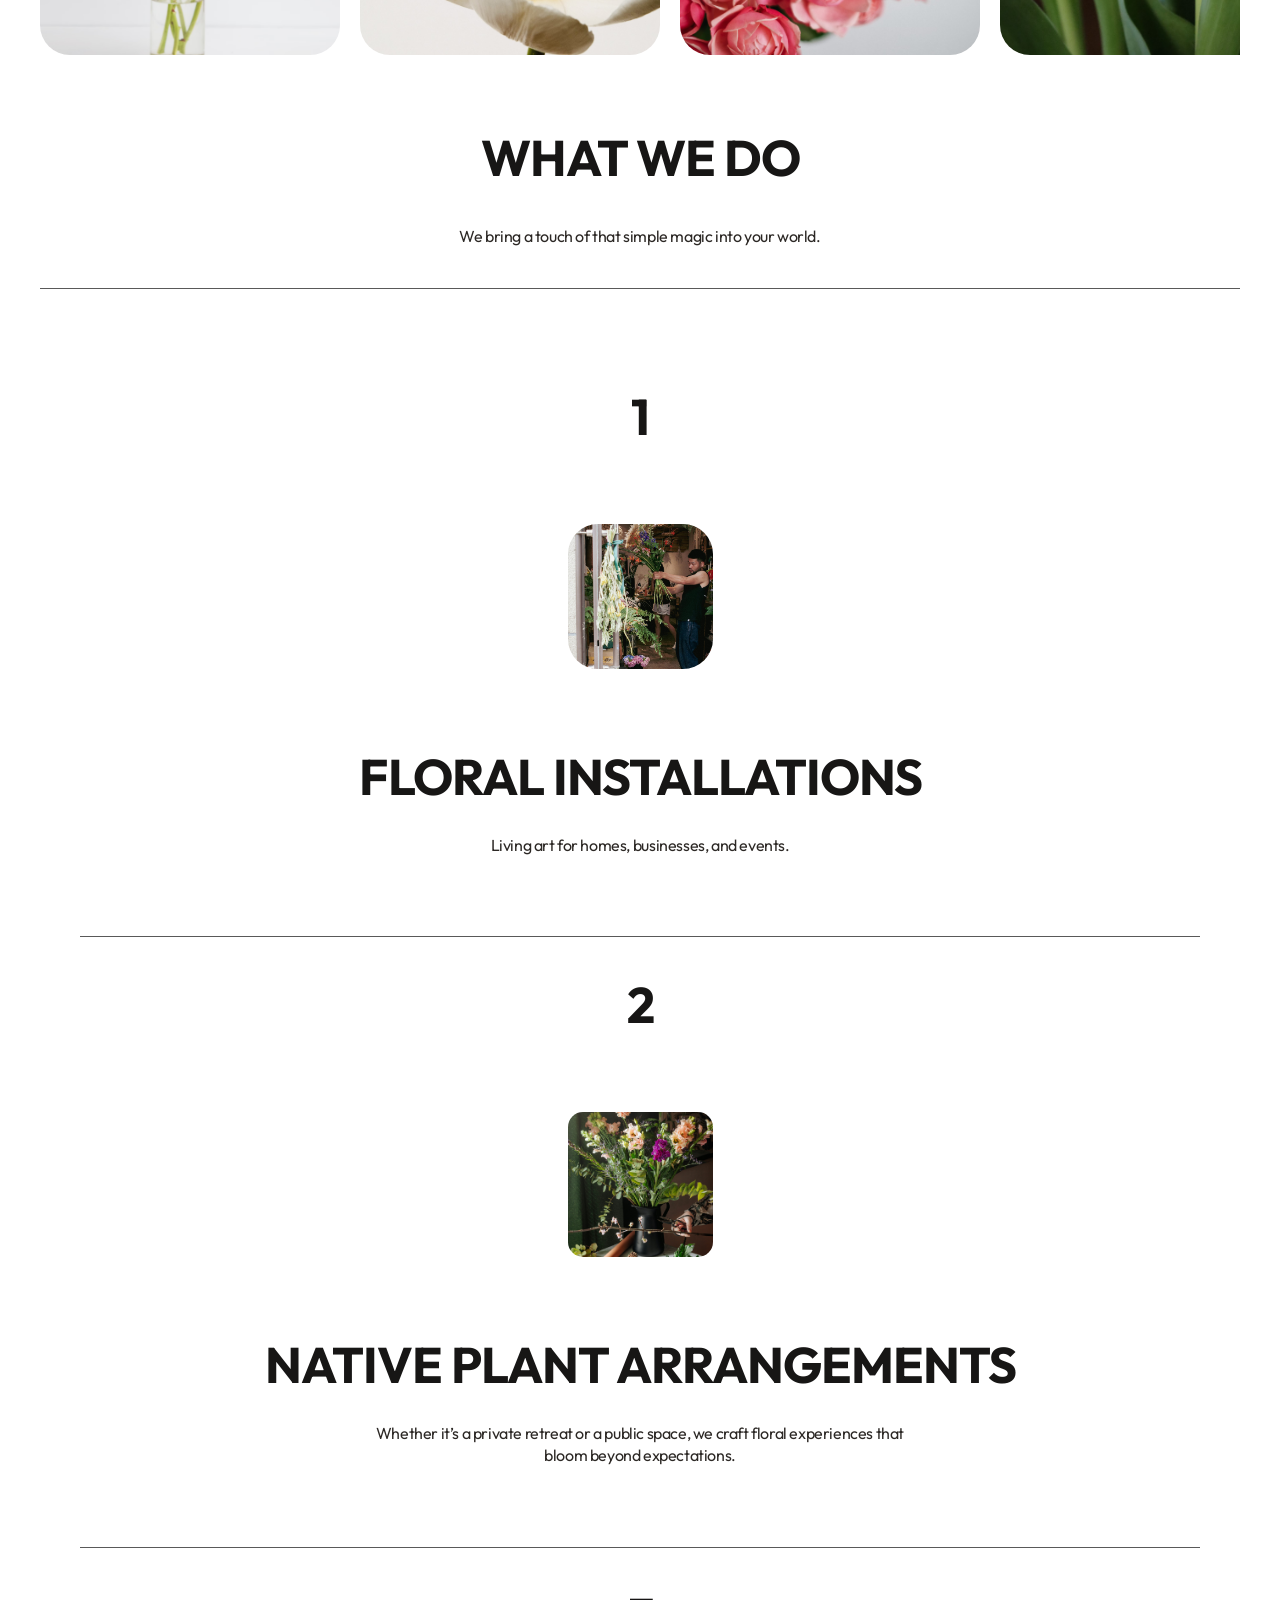
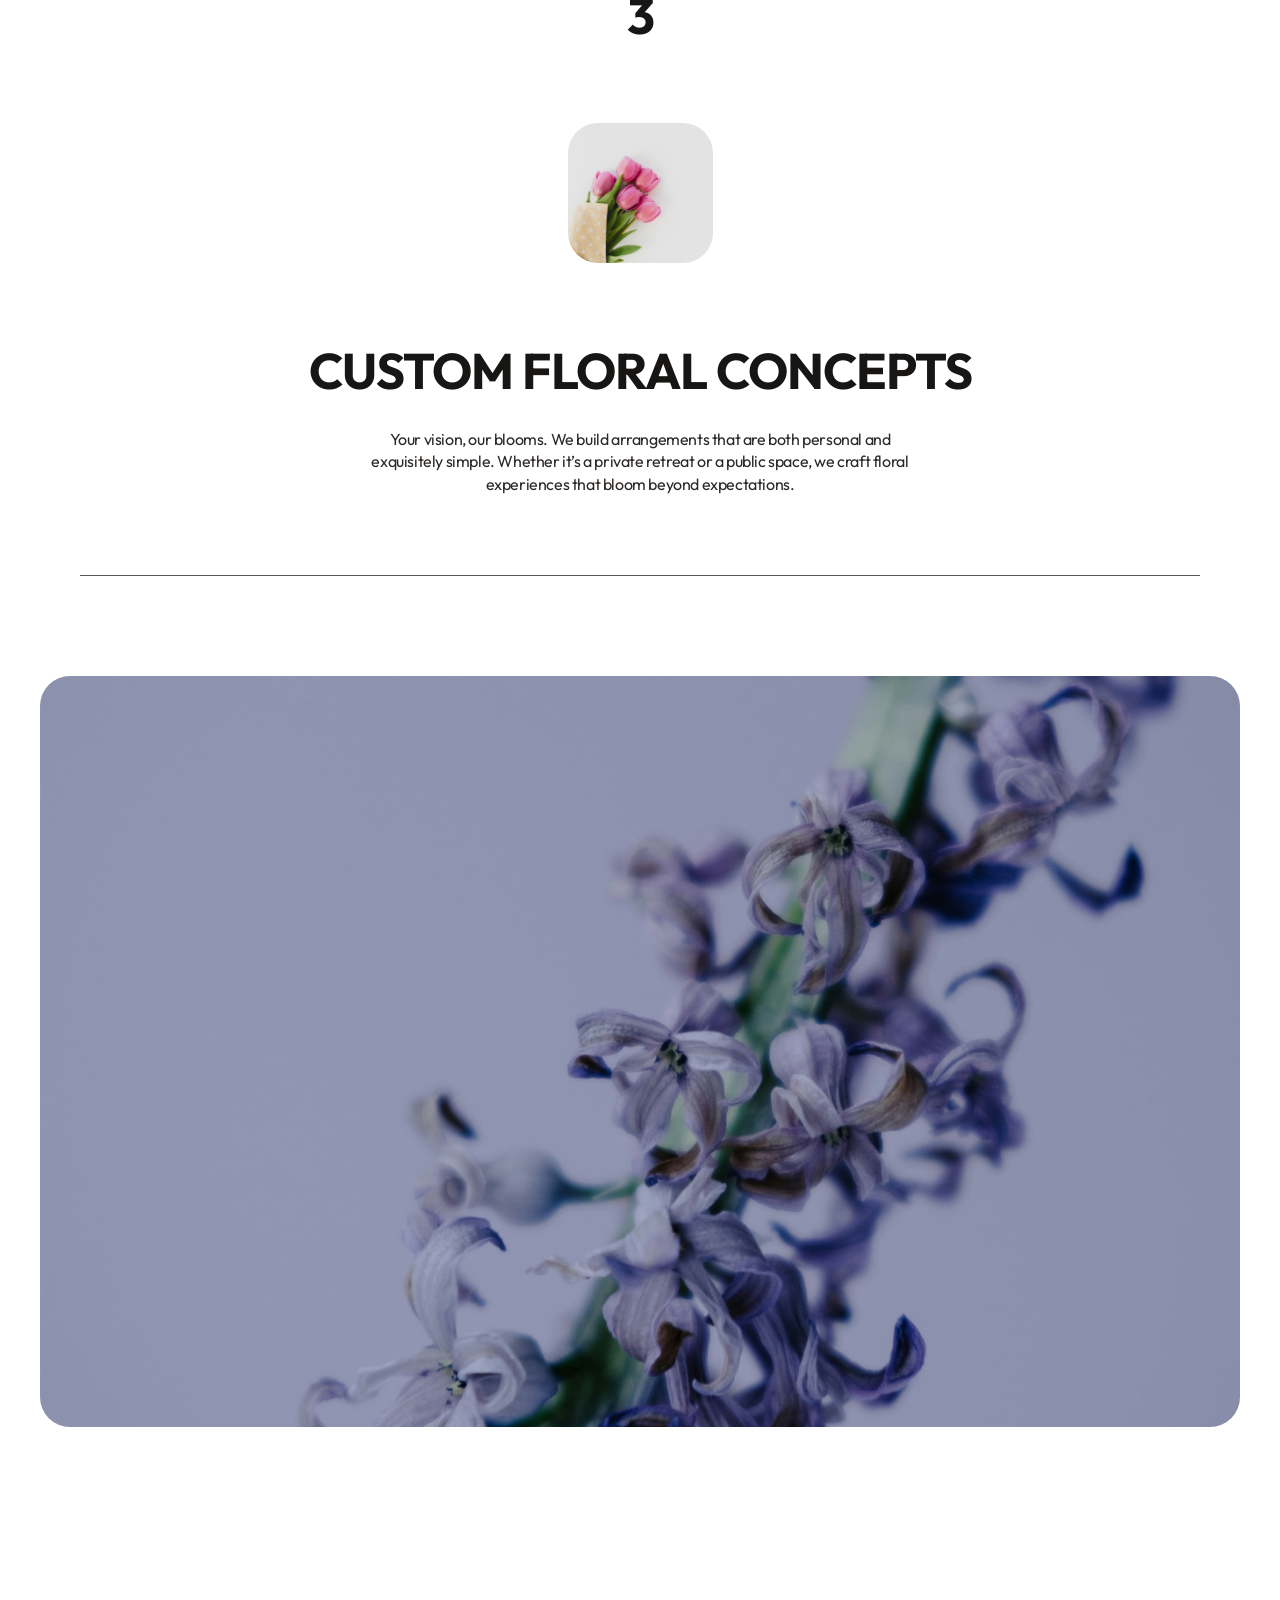
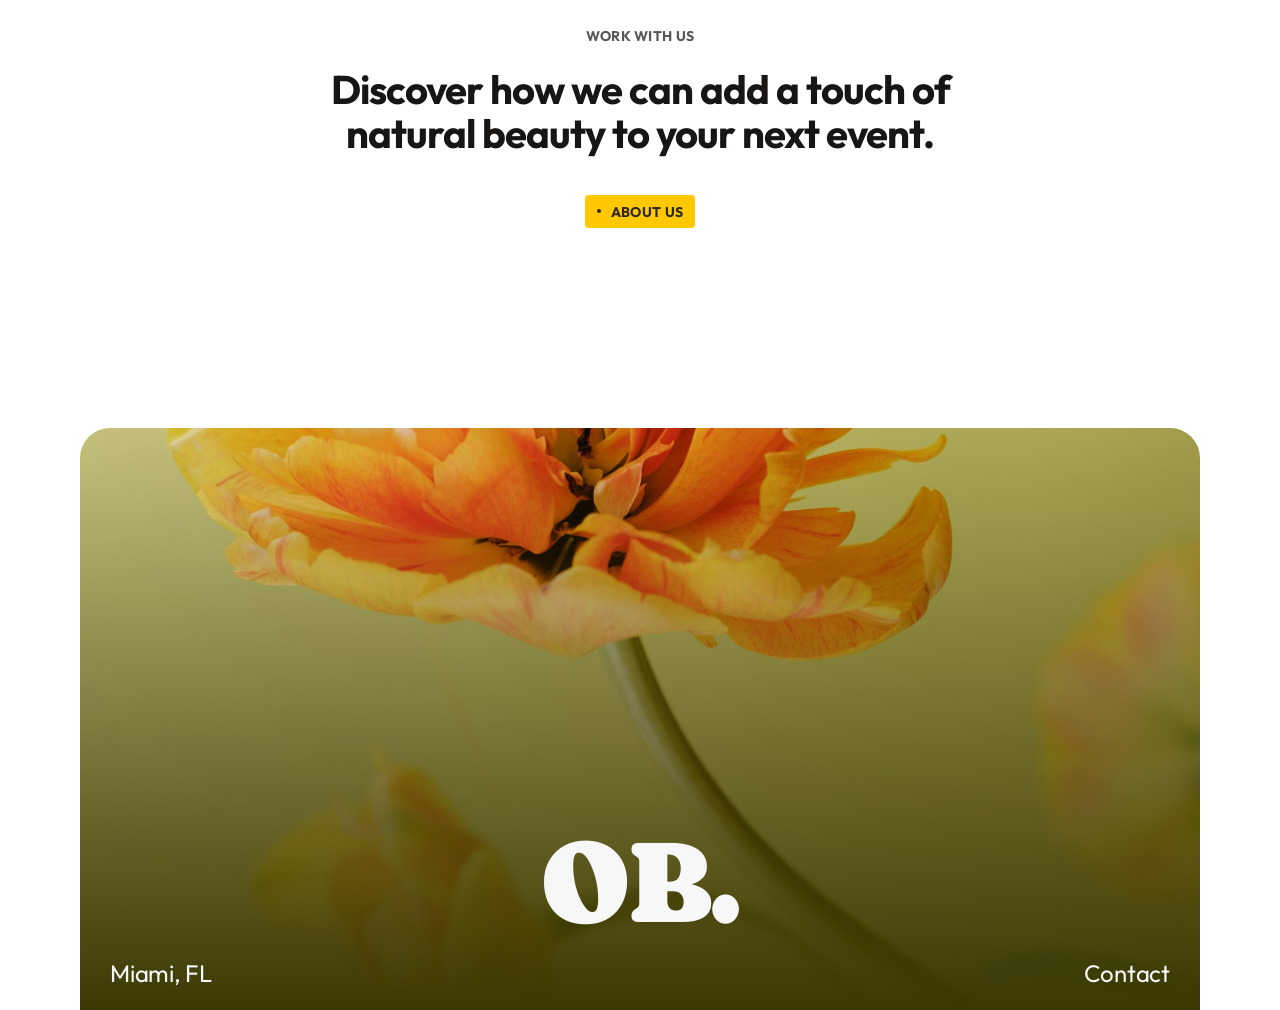
==== commit 68784e94: "Add burger menu for mobile navigation" ====
--- a/index.html
+++ b/index.html
@@ -12,17 +12,29 @@
 <body>
 	<header class="main-header">
 		<div class="container">
-			<a class="main-header__logo" href="index.html">Our Blooms®</a>
-			<nav class="main-header__menu-nav">
-				<ul class="main-header__list">
-					<li><a class="main-header__link" href="gallery.html">Gallery</a></li>
-					<li><a class="main-header__link" href="about.html">About</a></li>
-					<li><a class="main-header__link" href="mailto:hello@figma.com">Contact</a></li>
-				</ul>
-			</nav>
+			<div class="main-header__inner">
+				<div class="main-header__top">
+					<a class="main-header__logo" href="index.html">
+						<span class="main-header__logo-text">Our Blooms®</span>
+						<span class="main-header__logo-abbr">O.B.</span>
+					</a>
+					<button class="burger" type="button" aria-label="Открыть меню">
+						<span class="burger__line burger__line--top"></span>
+						<span class="burger__line burger__line--middle"></span>
+						<span class="burger__line burger__line--bottom"></span>
+					</button>
+				</div>
+				<nav class="main-header__menu-nav">
+					<ul class="main-header__list">
+						<li><a class="main-header__link" href="gallery.html">Gallery</a></li>
+						<li><a class="main-header__link" href="about.html">About</a></li>
+						<li><a class="main-header__link" href="mailto:hello@figma.com">Contact</a></li>
+					</ul>
+				</nav>
+			</div>
 		</div>
 	</header>
-	<main class=" main">
+	<main class="main">
 		<section class="hero">
 			<div class="container">
 				<div class="inner">
@@ -166,6 +178,7 @@
 			</div>
 		</div>
 	</footer>
+	<script src="script.js"></script>
 </body>
 
 </html>
--- a/css/style.css
+++ b/css/style.css
@@ -1,4 +1,4 @@
-/* Clobal styles */
+/* Global styles */
 *,
 *::before,
 *::after {
@@ -86,19 +86,21 @@
 	z-index: 10;
 	background-color: #fff;
 }
-.main-header .container {
+.main-header__inner {
 	position: relative;
 	display: flex;
 	justify-content: space-between;
 	align-items: center;
 	padding-block: 27px;
-}
-.main-header .container::after {
+	transition: gap 0.5s ease;
+}
+.main-header__inner::after {
 	position: absolute;
 	bottom: 0;
+	left: 0;
 	content: "";
 	background-color: #2b1313;
-	width: calc(100% - 80px);
+	width: 100%;
 	height: 1px;
 }
 .main-header__logo {
@@ -108,6 +110,9 @@
 	line-height: 0.92;
 	letter-spacing: -0.03em;
 }
+.main-header__logo-abbr {
+	display: none;
+}
 .main-header__list {
 	display: flex;
 	gap: 40px;
@@ -117,6 +122,48 @@
 	font-size: 14px;
 	letter-spacing: 0.02em;
 	text-transform: uppercase;
+}
+.burger {
+	display: none;
+	width: 30px;
+	height: 30px;
+	border: none;
+	background-color: transparent;
+	padding: 7px 4px;
+	position: relative;
+	transition: background-color 0.3s ease;
+	cursor: pointer;
+}
+.burger.burger--open {
+	padding: 2px;
+	background-color: #f7f7f7;
+	border-radius: 6px;
+}
+.burger__line {
+	width: 22px;
+	height: 2px;
+	border-radius: 1px;
+	background-color: #000;
+	position: absolute;
+	top: 50%;
+	left: 50%;
+	transform: translate(-50%, -50%);
+	transition: transform 0.5s ease, opacity 0.3s ease;
+}
+.burger__line--top {
+	transform: translate(-50%, calc(-50% - 7px));
+}
+.burger.burger--open .burger__line--top {
+	transform: translate(-50%, -50%) rotate(45deg) scale(0.8);
+}
+.burger.burger--open .burger__line--middle {
+	opacity: 0;
+}
+.burger__line--bottom {
+	transform: translate(-50%, calc(-50% + 7px));
+}
+.burger.burger--open .burger__line--bottom {
+	transform: translate(-50%, -50%) rotate(-45deg) scale(0.8);
 }
 /* Hero */
 .hero {
@@ -137,11 +184,6 @@
 	background-position: center 29%;
 	background-repeat: no-repeat;
 	border-radius: 30px;
-}
-@media (max-width: 800px) {
-	.hero__background {
-		background-position: center;
-	}
 }
 .hero__sticker {
 	display: flex;
@@ -281,6 +323,9 @@
 	letter-spacing: -0.02em;
 	color: #171615;
 	order: -2;
+}
+.services__item-content {
+	width: 100%;
 }
 .services__item-title {
 	margin-block: 0 30px;
@@ -367,4 +412,104 @@
 }
 .main-footer__location {
 	margin: 0;
-}+}
+/* Tablet */
+@media (max-width: 800px) {
+	.main-header__inner {
+		padding-block: 28px;
+	}
+	.main-header__logo {
+	font-size: 28px;
+}
+	.hero__background {
+	background-position: center;
+}
+	.hero__sticker-text {
+	font-size: 22px;
+}
+	.promo__inner {
+	max-width: 412px;
+}
+	.promo__text {
+	font-size: 36px;
+}
+	.showcase__list {
+	padding-left: 20px;
+}
+	.section-title {
+	font-size: 45px;
+}
+	.services__description {
+	font-size: 16px;
+}
+	.services__item::before {
+	font-size: 45px;
+}
+	.visual-divider__image {
+	height: 450px;
+}
+	.promo--spacious {
+	padding-block: 150px;
+}
+	.main-footer__background {
+	height: 579px;
+}
+	.main-footer__location {
+	font-size: 22px;
+}
+	.main-footer__contact {
+	font-size: 22px;
+}
+}
+/* Mobile */
+@media (max-width: 375px) {
+	.main-header__inner {
+		flex-direction: column;
+		justify-content: flex-start;
+		align-items: flex-start;
+		gap: 0;
+		padding: 20px 16px;
+	}
+	.main-header__inner--open {
+		gap: 81px;
+	}
+	.main-header__top {
+		width: 100%;
+		display: flex;
+		justify-content: space-between;
+		align-items: center;
+	}
+	.main-header__logo {
+		font-size: 20px;
+	}
+	.main-header__logo-text {
+		display: none;
+	}
+	.main-header__logo-abbr {
+		display: inline;
+	}
+	.main-header__menu-nav {
+		overflow: hidden;
+		max-height: 0;
+		visibility: hidden;
+		opacity: 0;
+		pointer-events: none;
+		transition: 
+		max-height 0.6s ease, 
+		opacity 0.4s ease,
+		visibility 0.4s;
+	}
+	.main-header__menu-nav--open {
+		max-height: 500px;
+		opacity: 1;
+		visibility: visible;
+		pointer-events: auto;
+		padding-bottom: 50px;
+	}
+	.main-header__list {
+		flex-direction: column;
+	}
+	.burger {
+		display: flex;
+	}
+}
